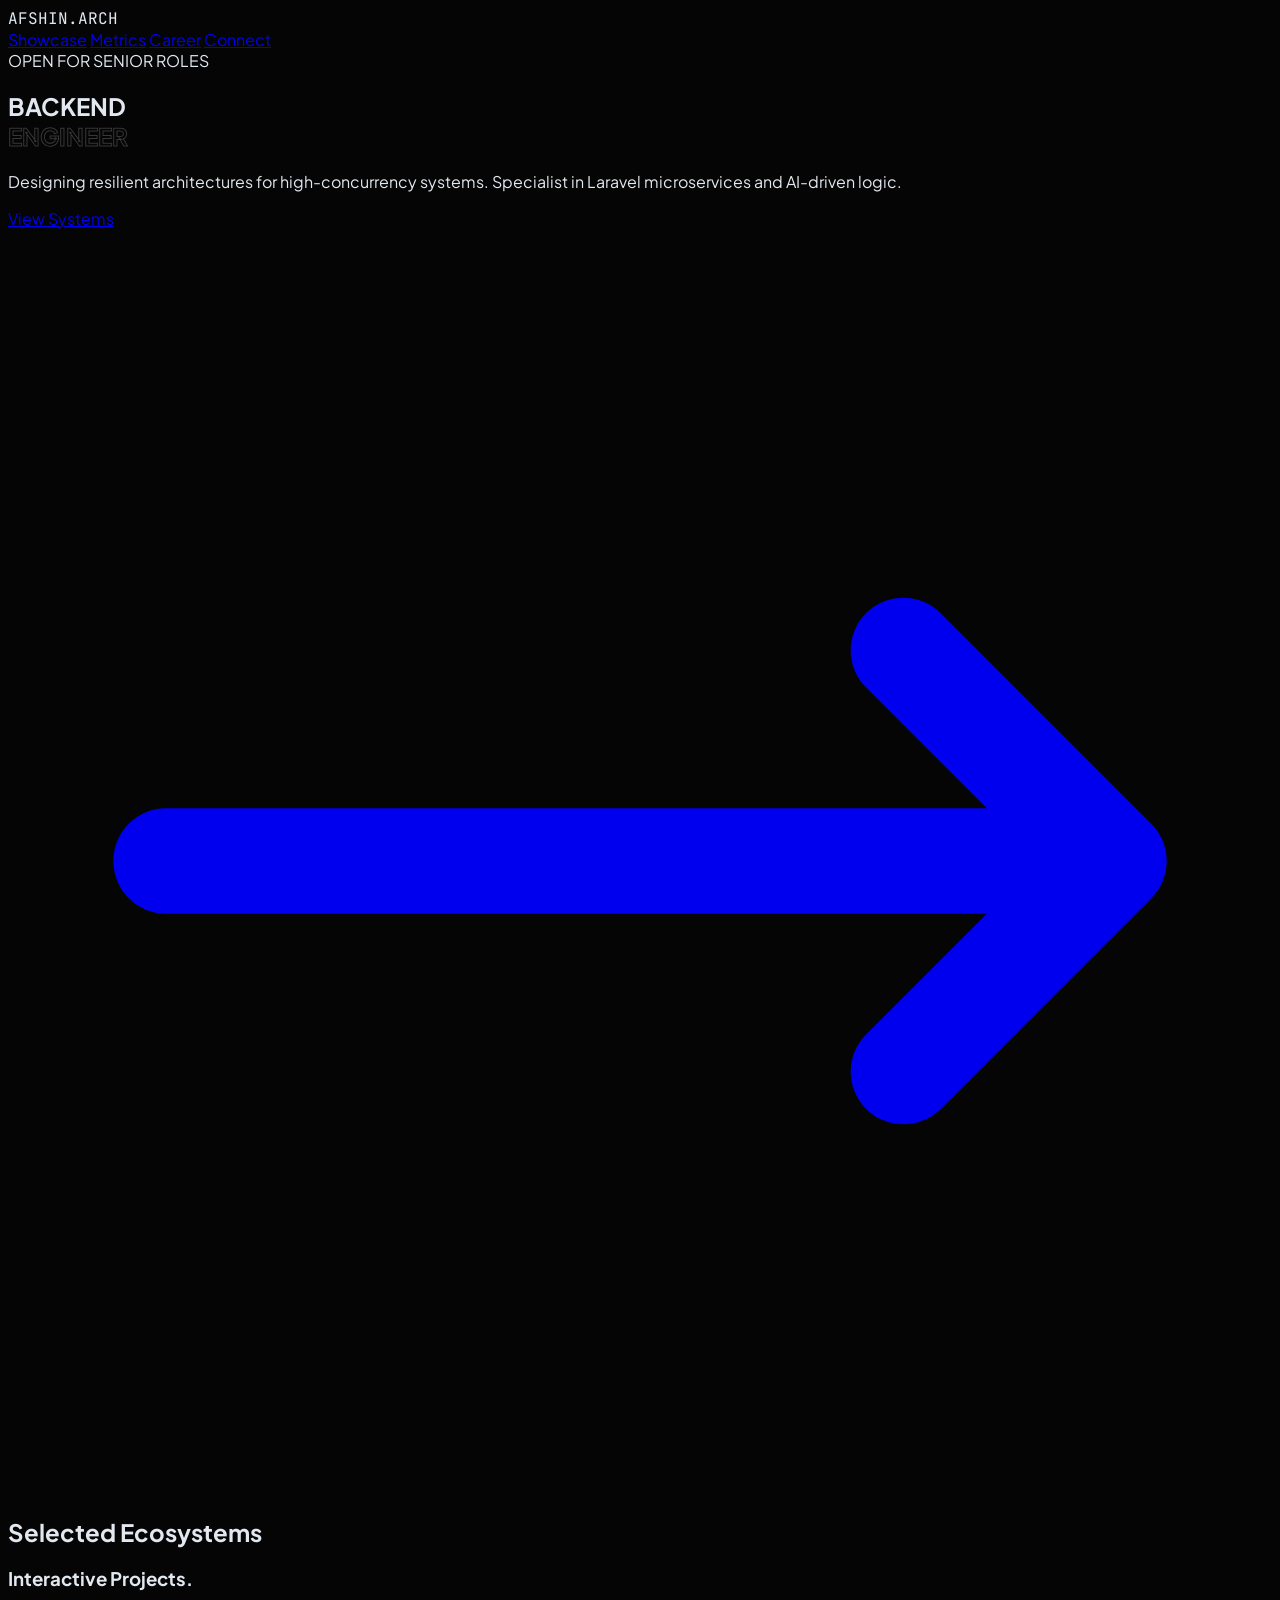
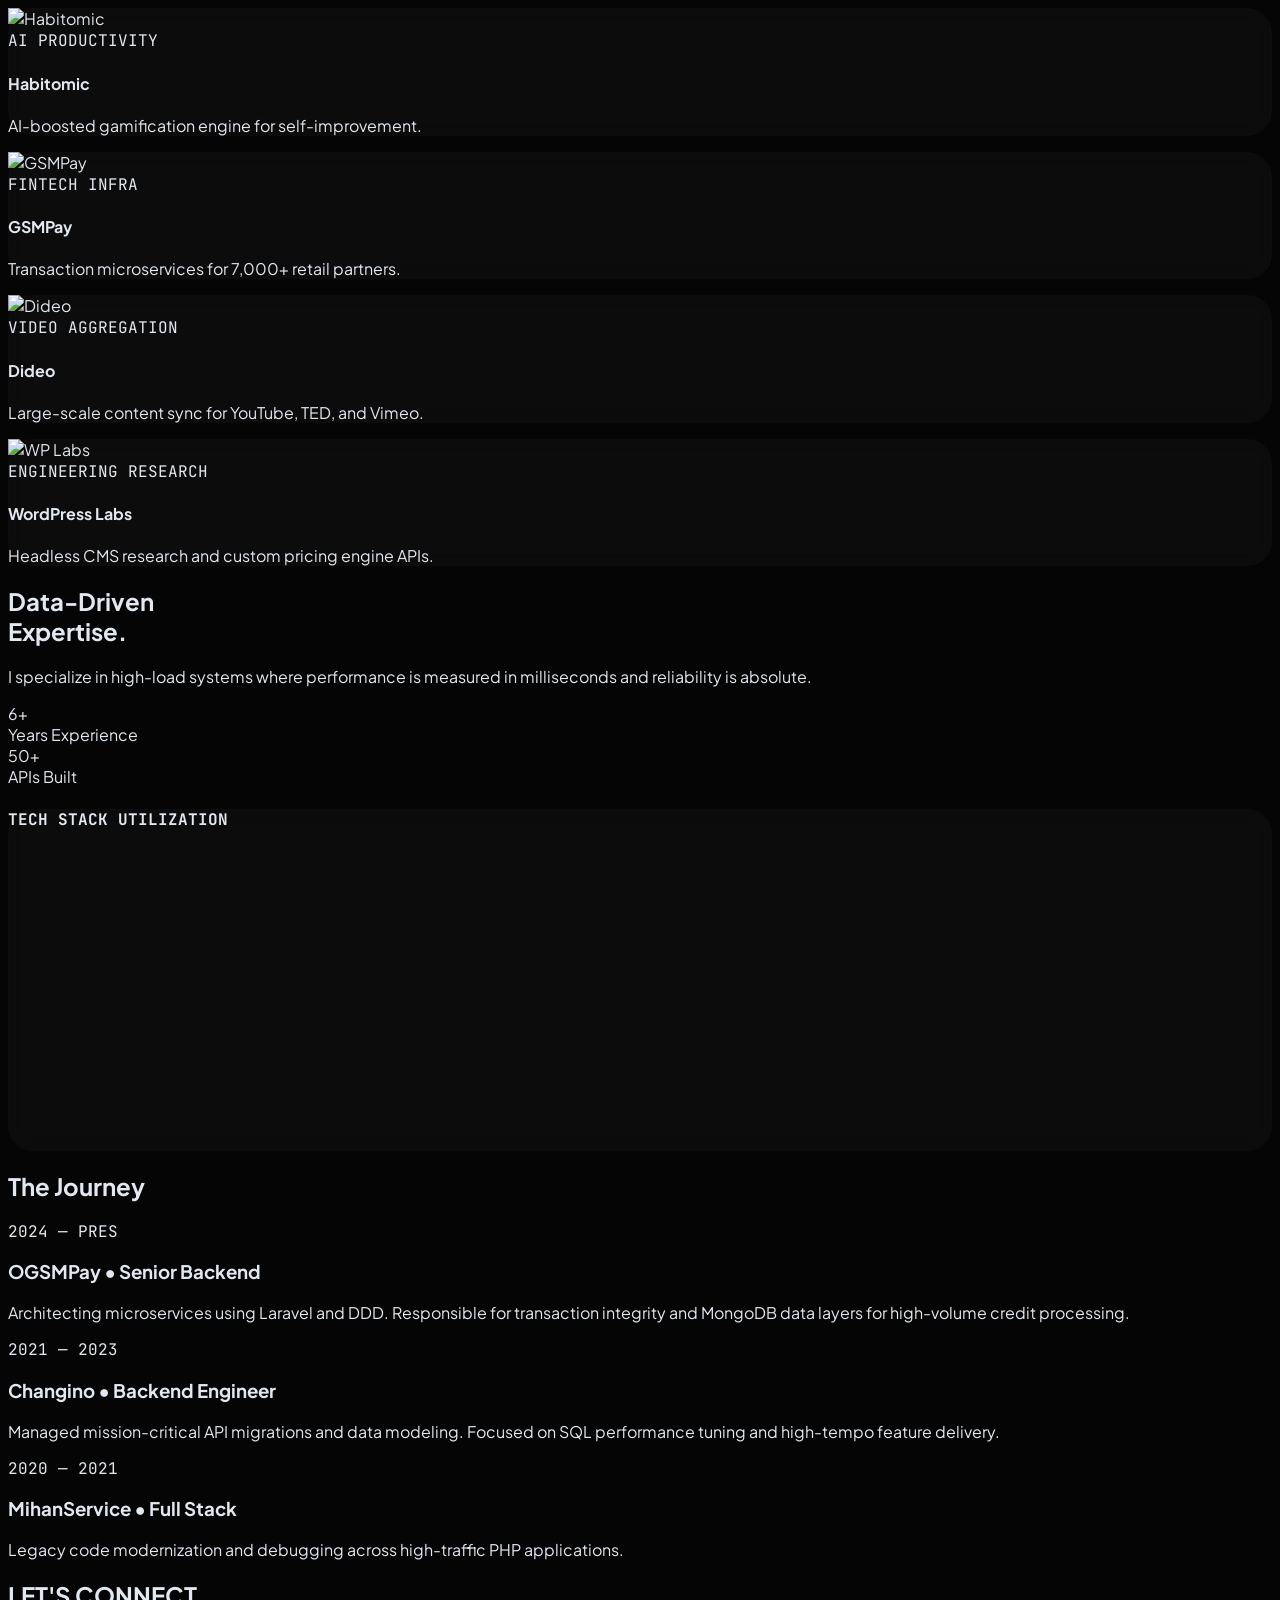
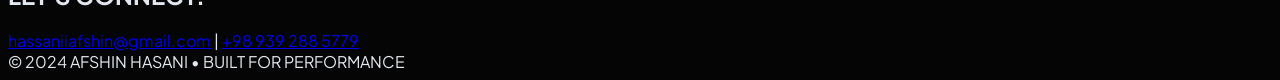
==== index.html @ 0e11fe15 "Portfolio Initial commit of the portfolio website including layout, styles, and scripts." ====
<!DOCTYPE html>
<html lang="en">
<head>
    <meta charset="UTF-8">
    <meta name="viewport" content="width=device-width, initial-scale=1.0">
    <title>Afshin Hasani | Backend Architect Portfolio</title>
    <script src="https://cdn.tailwindcss.com"></script>
    <script src="https://cdn.jsdelivr.net/npm/chart.js"></script>
    <style>
        @import url('https://fonts.googleapis.com/css2?family=Plus+Jakarta+Sans:wght@300;400;600;800&family=JetBrains+Mono:wght@400;700&display=swap');

        :root {
            --bg-primary: #050505;
            --accent-teal: #2dd4bf;
        }

        body {
            font-family: 'Plus Jakarta Sans', sans-serif;
            background-color: var(--bg-primary);
            color: #e2e8f0;
            scroll-behavior: smooth;
        }

        .mono { font-family: 'JetBrains Mono', monospace; }

        .chart-container {
            position: relative;
            width: 100%;
            max-width: 100%;
            height: 300px;
            margin: auto;
        }

        .glass-card {
            background: rgba(255, 255, 255, 0.03);
            border: 1px border rgba(255, 255, 255, 0.1);
            backdrop-filter: blur(10px);
            border-radius: 24px;
            transition: all 0.4s cubic-bezier(0.4, 0, 0.2, 1);
        }

        .glass-card:hover {
            background: rgba(255, 255, 255, 0.06);
            border-color: var(--accent-teal);
            transform: translateY(-5px);
        }

        .stroke-text {
            color: transparent;
            -webkit-text-stroke: 1px rgba(255, 255, 255, 0.2);
        }

        .gradient-border {
            position: relative;
            border-radius: 24px;
            background: linear-gradient(to right, #2dd4bf, #3b82f6);
            padding: 1px;
        }

        .inner-content {
            background: var(--bg-primary);
            border-radius: 23px;
            height: 100%;
        }

        /* Custom Scrollbar */
        ::-webkit-scrollbar { width: 8px; }
        ::-webkit-scrollbar-track { background: #0a0a0a; }
        ::-webkit-scrollbar-thumb { background: #262626; border-radius: 10px; }
        ::-webkit-scrollbar-thumb:hover { background: #404040; }
    </style>
</head>
<body class="antialiased">

    <!-- Navigation -->
    <nav class="fixed w-full z-50 px-6 py-8 flex justify-between items-center bg-black/50 backdrop-blur-lg">
        <div class="text-xl font-extrabold tracking-tighter text-white mono">
            AFSHIN<span class="text-teal-400">.ARCH</span>
        </div>
        <div class="hidden md:flex gap-10 text-[10px] uppercase tracking-[0.3em] font-bold text-slate-500">
            <a href="#projects" class="hover:text-teal-400 transition-colors">Showcase</a>
            <a href="#stats" class="hover:text-teal-400 transition-colors">Metrics</a>
            <a href="#experience" class="hover:text-teal-400 transition-colors">Career</a>
            <a href="mailto:hassaniiafshin@gmail.com" class="text-teal-400">Connect</a>
        </div>
    </nav>

    <!-- Hero Section -->
    <section class="relative min-h-screen flex flex-col justify-center px-6 lg:px-24 overflow-hidden">
        <div class="absolute top-1/4 -right-20 w-[600px] h-[600px] bg-teal-500/10 blur-[150px] rounded-full"></div>
        
        <div class="relative z-10 max-w-5xl">
            <div class="inline-flex items-center gap-2 px-3 py-1 rounded-full bg-teal-500/10 border border-teal-500/20 text-teal-400 text-xs font-bold mb-8">
                <span class="relative flex h-2 w-2">
                    <span class="animate-ping absolute inline-flex h-full w-full rounded-full bg-teal-400 opacity-75"></span>
                    <span class="relative inline-flex rounded-full h-2 w-2 bg-teal-500"></span>
                </span>
                OPEN FOR SENIOR ROLES
            </div>
            
            <h1 class="text-7xl md:text-[120px] font-black text-white leading-none tracking-tighter mb-8">
                BACKEND <br/> <span class="stroke-text">ENGINEER</span>
            </h1>
            
            <p class="text-xl md:text-3xl text-slate-400 max-w-2xl leading-relaxed mb-12">
                Designing <span class="text-white">resilient architectures</span> for high-concurrency systems. Specialist in Laravel microservices and AI-driven logic.
            </p>

            <div class="flex flex-wrap gap-6">
                <a href="#projects" class="px-10 py-5 bg-white text-black rounded-full font-bold text-lg hover:bg-teal-400 transition-all flex items-center gap-3">
                    View Systems
                    <svg class="w-5 h-5" fill="none" stroke="currentColor" viewBox="0 0 24 24"><path stroke-linecap="round" stroke-linejoin="round" stroke-width="2" d="M17 8l4 4m0 0l-4 4m4-4H3"/></svg>
                </a>
            </div>
        </div>
    </section>

    <!-- Project Showcase -->
    <section id="projects" class="py-32 px-6 lg:px-24">
        <div class="mb-24">
            <h2 class="text-xs uppercase tracking-[0.5em] text-teal-500 font-bold mb-4">Selected Ecosystems</h2>
            <h3 class="text-5xl font-black text-white italic">Interactive Projects.</h3>
        </div>

        <div class="grid grid-cols-1 md:grid-cols-2 gap-12" id="project-grid">
            <!-- Project 1: Habitomic -->
            <div class="glass-card group p-2 overflow-hidden">
                <div class="relative rounded-[20px] overflow-hidden aspect-video bg-slate-900">
                    <img src="https://images.unsplash.com/photo-1484417894907-623942c8ee29?q=80&w=800&auto=format&fit=crop" class="w-full h-full object-cover opacity-40 group-hover:scale-110 transition-transform duration-700" alt="Habitomic">
                    <div class="absolute inset-0 bg-gradient-to-t from-black p-8 flex flex-col justify-end">
                        <span class="text-teal-400 text-xs font-bold mono tracking-widest mb-2">AI PRODUCTIVITY</span>
                        <h4 class="text-3xl font-bold text-white mb-2">Habitomic</h4>
                        <p class="text-slate-400 text-sm">AI-boosted gamification engine for self-improvement.</p>
                    </div>
                </div>
            </div>

            <!-- Project 2: GSMPay -->
            <div class="glass-card group p-2 overflow-hidden">
                <div class="relative rounded-[20px] overflow-hidden aspect-video bg-slate-900">
                    <img src="https://images.unsplash.com/photo-1563013544-824ae1b704d3?q=80&w=800&auto=format&fit=crop" class="w-full h-full object-cover opacity-40 group-hover:scale-110 transition-transform duration-700" alt="GSMPay">
                    <div class="absolute inset-0 bg-gradient-to-t from-black p-8 flex flex-col justify-end">
                        <span class="text-teal-400 text-xs font-bold mono tracking-widest mb-2">FINTECH INFRA</span>
                        <h4 class="text-3xl font-bold text-white mb-2">GSMPay</h4>
                        <p class="text-slate-400 text-sm">Transaction microservices for 7,000+ retail partners.</p>
                    </div>
                </div>
            </div>

            <!-- Project 3: Dideo -->
            <div class="glass-card group p-2 overflow-hidden">
                <div class="relative rounded-[20px] overflow-hidden aspect-video bg-slate-900">
                    <img src="https://images.unsplash.com/photo-1611162617474-5b21e879e113?q=80&w=800&auto=format&fit=crop" class="w-full h-full object-cover opacity-40 group-hover:scale-110 transition-transform duration-700" alt="Dideo">
                    <div class="absolute inset-0 bg-gradient-to-t from-black p-8 flex flex-col justify-end">
                        <span class="text-teal-400 text-xs font-bold mono tracking-widest mb-2">VIDEO AGGREGATION</span>
                        <h4 class="text-3xl font-bold text-white mb-2">Dideo</h4>
                        <p class="text-slate-400 text-sm">Large-scale content sync for YouTube, TED, and Vimeo.</p>
                    </div>
                </div>
            </div>

            <!-- Project 4: Labs -->
            <div class="glass-card group p-2 overflow-hidden">
                <div class="relative rounded-[20px] overflow-hidden aspect-video bg-slate-900">
                    <img src="https://images.unsplash.com/photo-1614332284683-515b1c7bbd18?q=80&w=800&auto=format&fit=crop" class="w-full h-full object-cover opacity-40 group-hover:scale-110 transition-transform duration-700" alt="WP Labs">
                    <div class="absolute inset-0 bg-gradient-to-t from-black p-8 flex flex-col justify-end">
                        <span class="text-teal-400 text-xs font-bold mono tracking-widest mb-2">ENGINEERING RESEARCH</span>
                        <h4 class="text-3xl font-bold text-white mb-2">WordPress Labs</h4>
                        <p class="text-slate-400 text-sm">Headless CMS research and custom pricing engine APIs.</p>
                    </div>
                </div>
            </div>
        </div>
    </section>

    <!-- Stats Section -->
    <section id="stats" class="py-32 bg-[#0a0a0a]">
        <div class="max-w-7xl mx-auto px-6 lg:px-24">
            <div class="grid grid-cols-1 lg:grid-cols-2 gap-24 items-center">
                <div>
                    <h2 class="text-4xl md:text-6xl font-black text-white mb-8">Data-Driven <br/><span class="text-teal-400">Expertise.</span></h2>
                    <p class="text-slate-400 text-xl mb-12">I specialize in high-load systems where performance is measured in milliseconds and reliability is absolute.</p>
                    
                    <div class="grid grid-cols-2 gap-8">
                        <div>
                            <div class="text-5xl font-black text-white mb-2">6+</div>
                            <div class="text-xs uppercase tracking-widest text-slate-500 font-bold">Years Experience</div>
                        </div>
                        <div>
                            <div class="text-5xl font-black text-white mb-2">50+</div>
                            <div class="text-xs uppercase tracking-widest text-slate-500 font-bold">APIs Built</div>
                        </div>
                    </div>
                </div>
                
                <div class="glass-card p-10">
                    <h4 class="text-sm font-bold mono text-teal-400 mb-6">TECH STACK UTILIZATION</h4>
                    <div class="chart-container">
                        <canvas id="techChart"></canvas>
                    </div>
                </div>
            </div>
        </div>
    </section>

    <!-- Experience Timeline -->
    <section id="experience" class="py-32 px-6 lg:px-24">
        <h2 class="text-xs uppercase tracking-[0.5em] text-teal-500 font-bold mb-12">The Journey</h2>
        
        <div class="space-y-12">
            <!-- Job 1 -->
            <div class="flex flex-col md:flex-row gap-6 md:gap-24 items-start group">
                <div class="text-slate-500 font-bold mono text-sm pt-1">2024 — PRES</div>
                <div class="flex-1">
                    <h3 class="text-2xl font-bold text-white group-hover:text-teal-400 transition-colors">OGSMPay • Senior Backend</h3>
                    <p class="text-slate-400 mt-4 leading-relaxed max-w-2xl">
                        Architecting microservices using Laravel and DDD. Responsible for transaction integrity and MongoDB data layers for high-volume credit processing.
                    </p>
                </div>
            </div>

            <!-- Job 2 -->
            <div class="flex flex-col md:flex-row gap-6 md:gap-24 items-start group">
                <div class="text-slate-500 font-bold mono text-sm pt-1">2021 — 2023</div>
                <div class="flex-1">
                    <h3 class="text-2xl font-bold text-white group-hover:text-teal-400 transition-colors">Changino • Backend Engineer</h3>
                    <p class="text-slate-400 mt-4 leading-relaxed max-w-2xl">
                        Managed mission-critical API migrations and data modeling. Focused on SQL performance tuning and high-tempo feature delivery.
                    </p>
                </div>
            </div>

            <!-- Job 3 -->
            <div class="flex flex-col md:flex-row gap-6 md:gap-24 items-start group">
                <div class="text-slate-500 font-bold mono text-sm pt-1">2020 — 2021</div>
                <div class="flex-1">
                    <h3 class="text-2xl font-bold text-white group-hover:text-teal-400 transition-colors">MihanService • Full Stack</h3>
                    <p class="text-slate-400 mt-4 leading-relaxed max-w-2xl">
                        Legacy code modernization and debugging across high-traffic PHP applications.
                    </p>
                </div>
            </div>
        </div>
    </section>

    <!-- Contact -->
    <footer class="py-32 text-center border-t border-white/5">
        <h2 class="text-6xl md:text-8xl font-black text-white mb-12 italic tracking-tighter">LET'S CONNECT.</h2>
        <div class="flex flex-wrap justify-center gap-8 px-6">
            <a href="mailto:hassaniiafshin@gmail.com" class="text-2xl font-bold hover:text-teal-400 transition-colors">hassaniiafshin@gmail.com</a>
            <span class="hidden md:inline text-slate-800">|</span>
            <a href="tel:+989392885779" class="text-2xl font-bold hover:text-teal-400 transition-colors">+98 939 288 5779</a>
        </div>
        <div class="mt-32 text-[10px] text-slate-700 uppercase tracking-widest font-bold">
            © 2024 AFSHIN HASANI • BUILT FOR PERFORMANCE
        </div>
    </footer>

    <script>
        // Tech Stack Chart
        const ctx = document.getElementById('techChart').getContext('2d');
        new Chart(ctx, {
            type: 'bar',
            data: {
                labels: ['Laravel', 'Python', 'MySQL', 'MongoDB', 'Docker', 'Redis'],
                datasets: [{
                    label: 'Efficiency %',
                    data: [95, 88, 92, 85, 80, 75],
                    backgroundColor: '#2dd4bf',
                    borderRadius: 10,
                    barThickness: 12
                }]
            },
            options: {
                indexAxis: 'y',
                responsive: true,
                maintainAspectRatio: false,
                plugins: {
                    legend: { display: false }
                },
                scales: {
                    x: {
                        grid: { display: false },
                        ticks: { color: '#4b5563', font: { family: 'JetBrains Mono' } }
                    },
                    y: {
                        grid: { color: 'rgba(255,255,255,0.05)' },
                        ticks: { color: '#9ca3af', font: { family: 'JetBrains Mono' } }
                    }
                }
            }
        });

        // Simple Fade In Observer
        const observer = new IntersectionObserver((entries) => {
            entries.forEach(entry => {
                if (entry.isIntersecting) {
                    entry.target.classList.add('opacity-100');
                    entry.target.classList.remove('opacity-0');
                    entry.target.style.transform = 'translateY(0)';
                }
            });
        }, { threshold: 0.1 });

        document.querySelectorAll('.glass-card, .group').forEach(el => {
            el.classList.add('opacity-0', 'transition-all', 'duration-1000');
            el.style.transform = 'translateY(30px)';
            observer.observe(el);
        });
    </script>
</body>
</html>
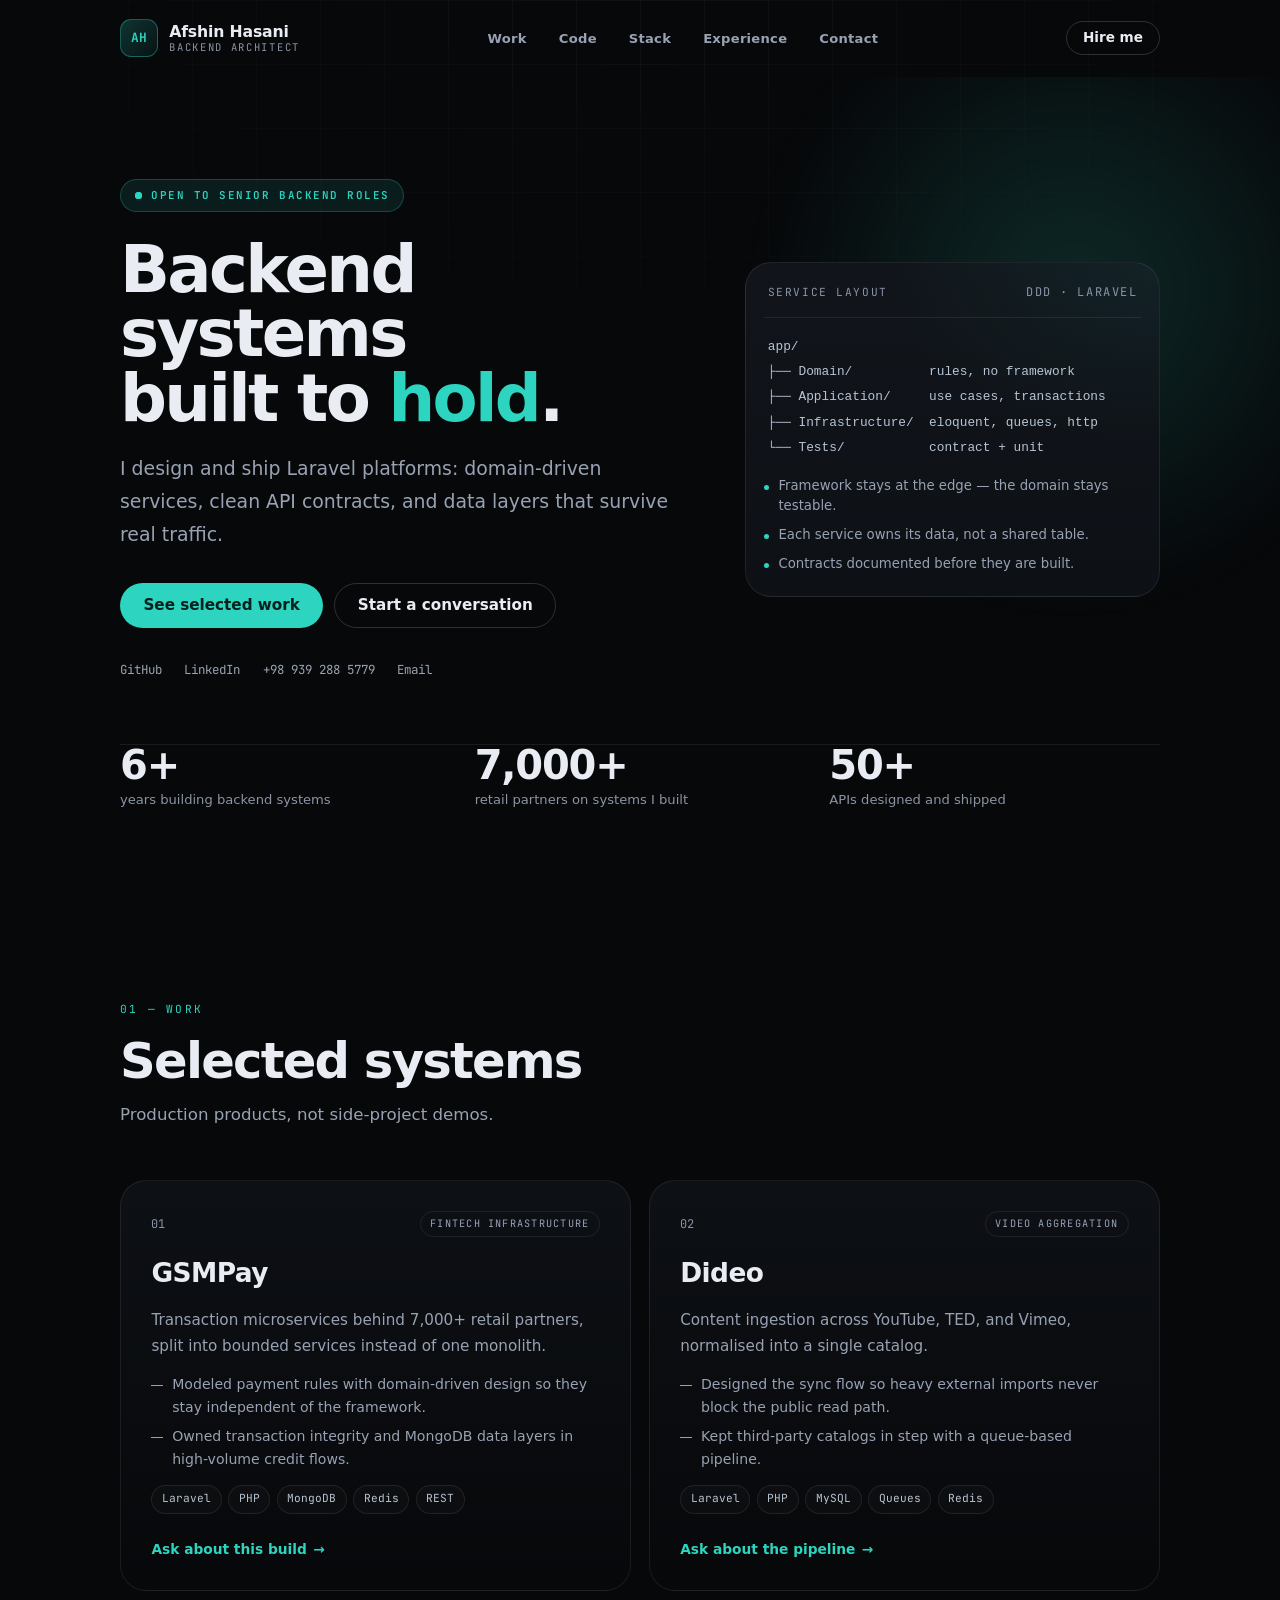
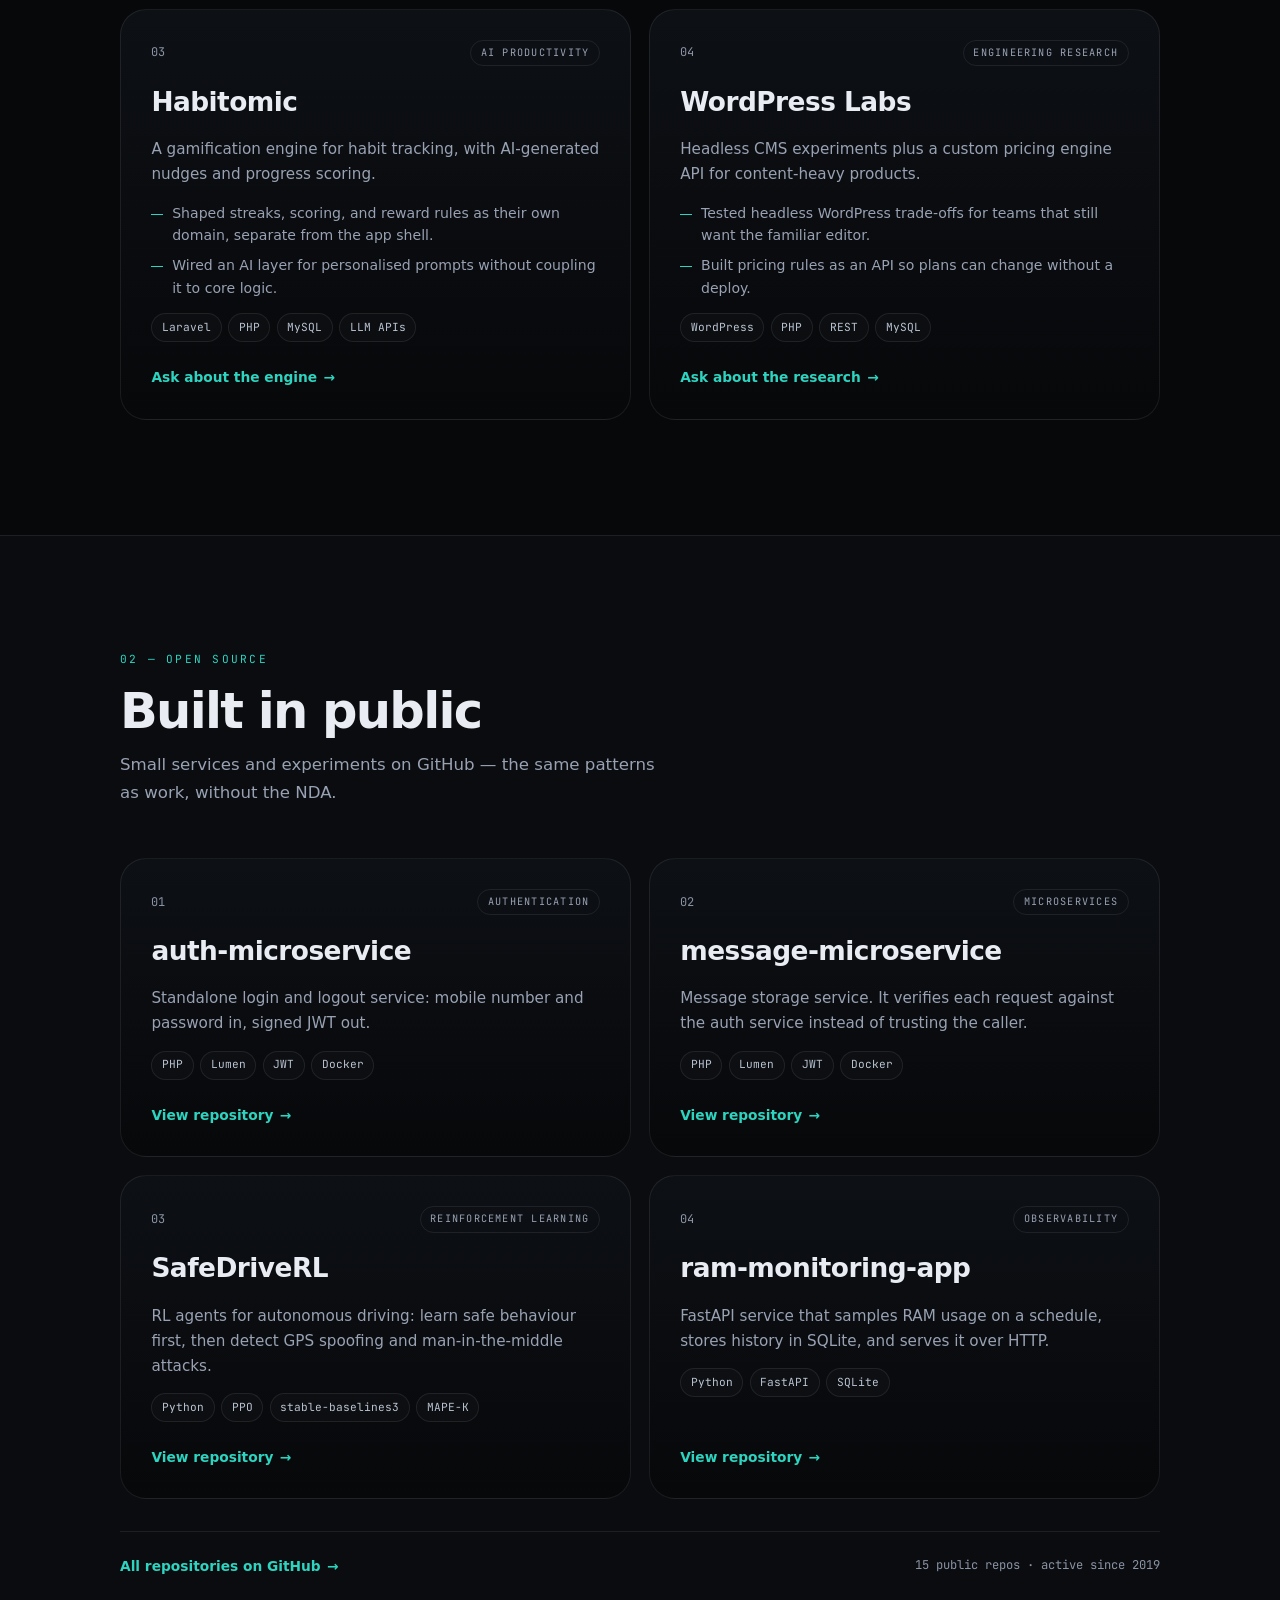
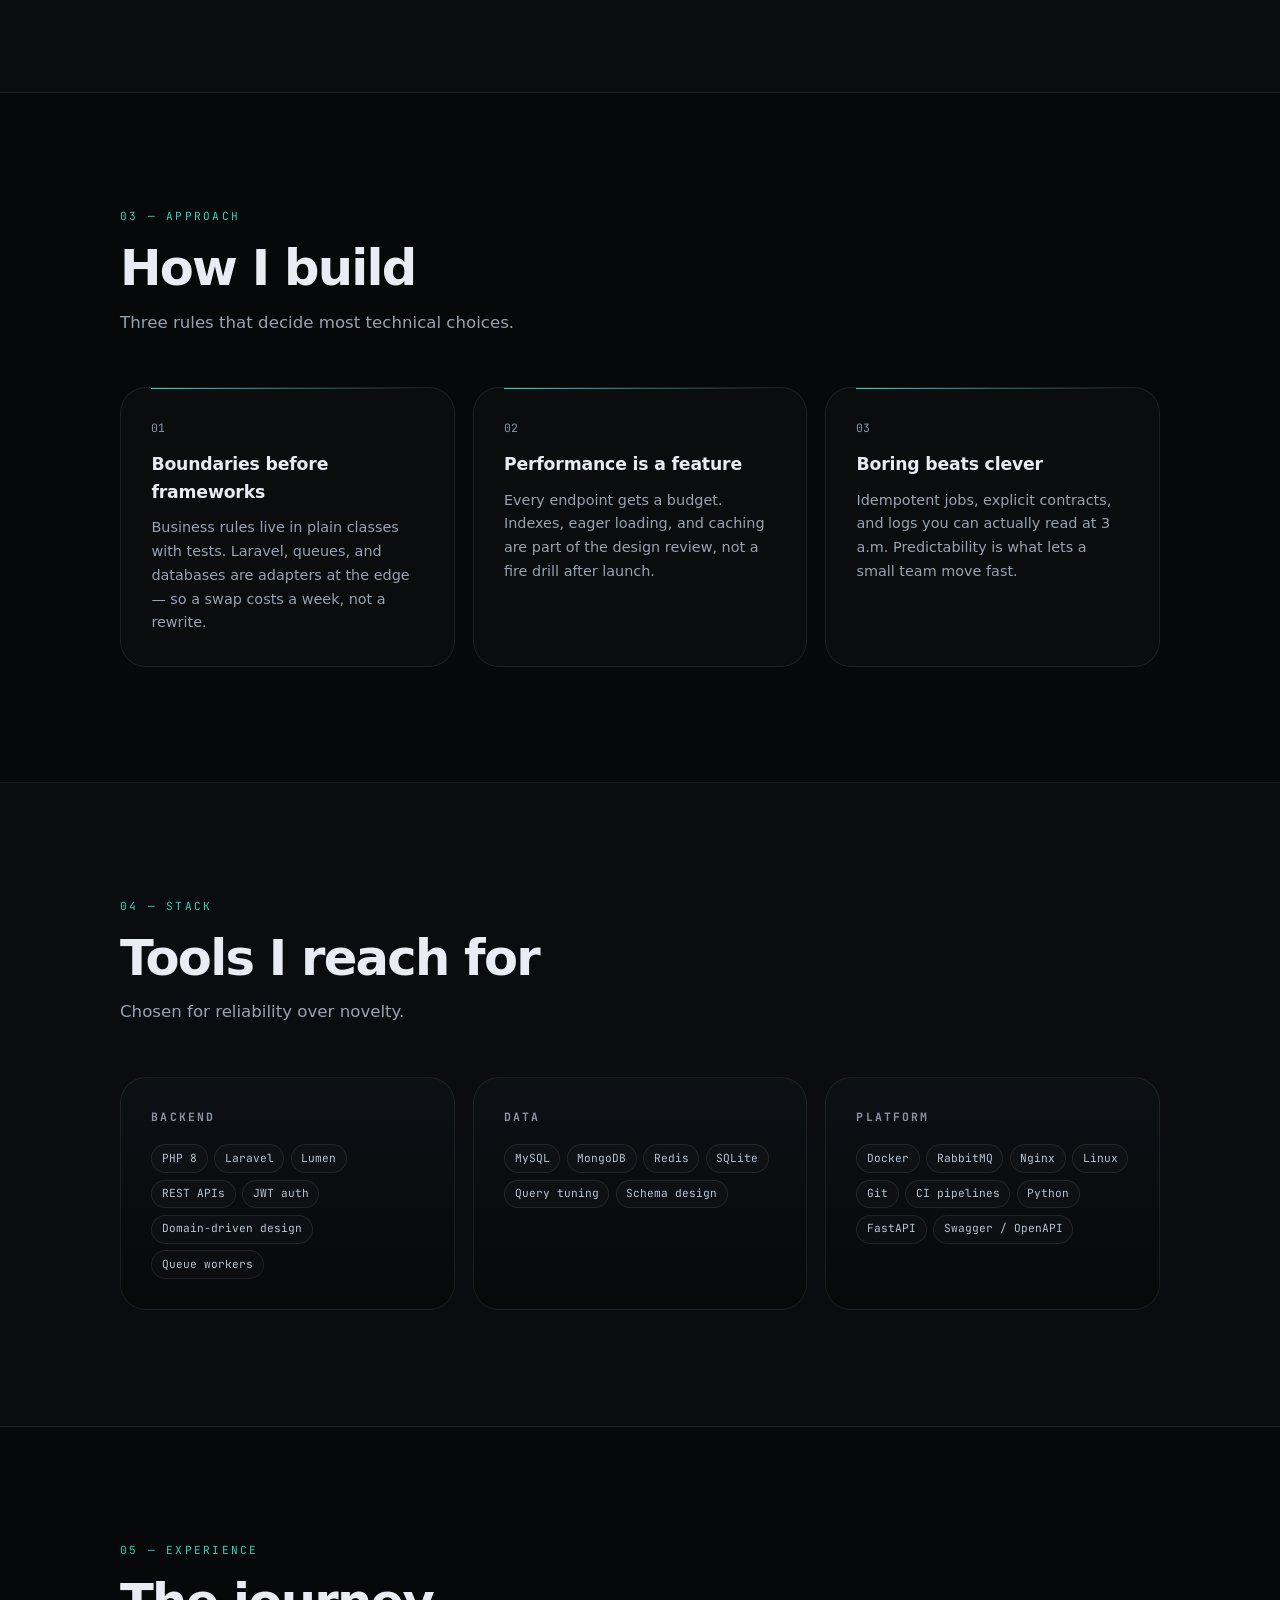
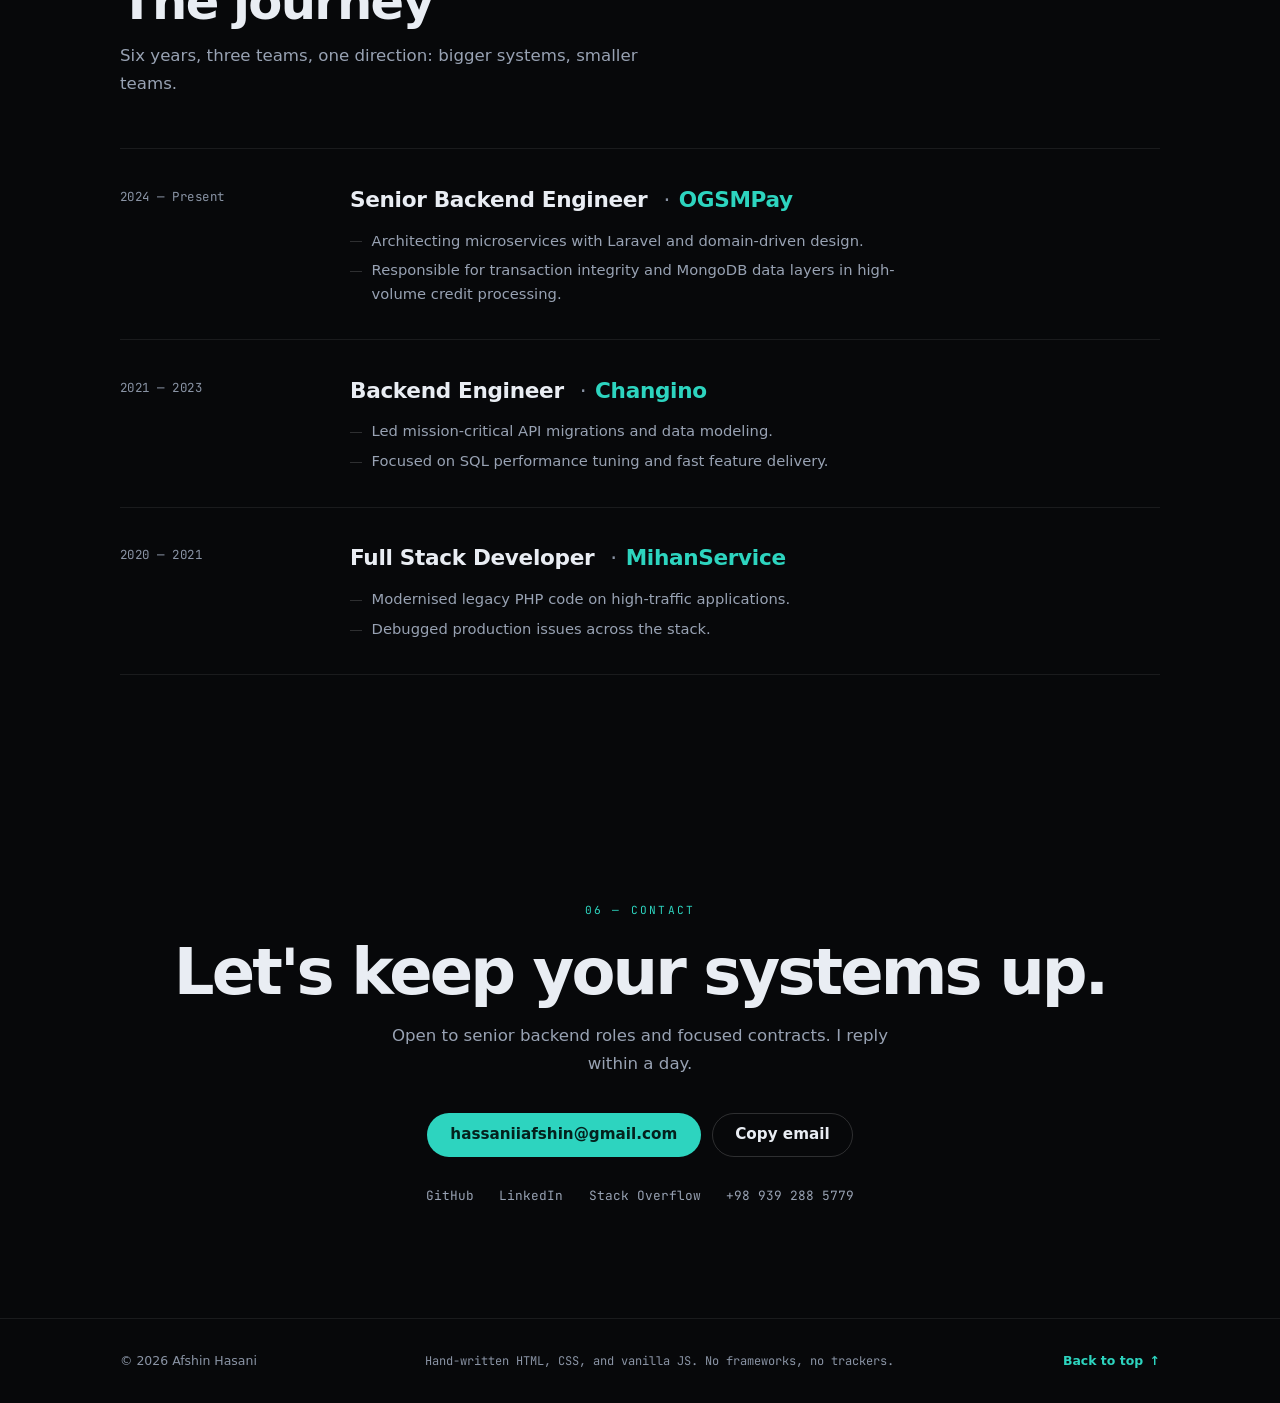
==== commit c51e7461: "Rebuild portfolio: performance, SEO, accessibility, real content - drop Tailwind CDN and Chart.js, h" ====
--- a/index.html
+++ b/index.html
@@ -1,312 +1,428 @@
 <!DOCTYPE html>
 <html lang="en">
 <head>
-    <meta charset="UTF-8">
-    <meta name="viewport" content="width=device-width, initial-scale=1.0">
-    <title>Afshin Hasani | Backend Architect Portfolio</title>
-    <script src="https://cdn.tailwindcss.com"></script>
-    <script src="https://cdn.jsdelivr.net/npm/chart.js"></script>
-    <style>
-        @import url('https://fonts.googleapis.com/css2?family=Plus+Jakarta+Sans:wght@300;400;600;800&family=JetBrains+Mono:wght@400;700&display=swap');
-
-        :root {
-            --bg-primary: #050505;
-            --accent-teal: #2dd4bf;
-        }
-
-        body {
-            font-family: 'Plus Jakarta Sans', sans-serif;
-            background-color: var(--bg-primary);
-            color: #e2e8f0;
-            scroll-behavior: smooth;
-        }
-
-        .mono { font-family: 'JetBrains Mono', monospace; }
-
-        .chart-container {
-            position: relative;
-            width: 100%;
-            max-width: 100%;
-            height: 300px;
-            margin: auto;
-        }
-
-        .glass-card {
-            background: rgba(255, 255, 255, 0.03);
-            border: 1px border rgba(255, 255, 255, 0.1);
-            backdrop-filter: blur(10px);
-            border-radius: 24px;
-            transition: all 0.4s cubic-bezier(0.4, 0, 0.2, 1);
-        }
-
-        .glass-card:hover {
-            background: rgba(255, 255, 255, 0.06);
-            border-color: var(--accent-teal);
-            transform: translateY(-5px);
-        }
-
-        .stroke-text {
-            color: transparent;
-            -webkit-text-stroke: 1px rgba(255, 255, 255, 0.2);
-        }
-
-        .gradient-border {
-            position: relative;
-            border-radius: 24px;
-            background: linear-gradient(to right, #2dd4bf, #3b82f6);
-            padding: 1px;
-        }
-
-        .inner-content {
-            background: var(--bg-primary);
-            border-radius: 23px;
-            height: 100%;
-        }
-
-        /* Custom Scrollbar */
-        ::-webkit-scrollbar { width: 8px; }
-        ::-webkit-scrollbar-track { background: #0a0a0a; }
-        ::-webkit-scrollbar-thumb { background: #262626; border-radius: 10px; }
-        ::-webkit-scrollbar-thumb:hover { background: #404040; }
-    </style>
+<meta charset="utf-8">
+<meta name="viewport" content="width=device-width, initial-scale=1">
+<title>Afshin Hasani — Senior Backend Engineer (Laravel &amp; Microservices)</title>
+<meta name="description" content="Afshin Hasani is a senior backend engineer building Laravel microservices with domain-driven design — transaction systems, data layers, and APIs that hold under load.">
+<meta name="author" content="Afshin Hasani">
+<meta name="theme-color" content="#07080a">
+<meta name="robots" content="index, follow, max-image-preview:large">
+<link rel="canonical" href="https://iamafshiin.github.io/">
+
+<meta property="og:type" content="profile">
+<meta property="og:site_name" content="Afshin Hasani">
+<meta property="og:title" content="Afshin Hasani — Senior Backend Engineer">
+<meta property="og:description" content="Laravel microservices, domain-driven design, and data layers that hold under load. Six years across fintech, video, and content platforms.">
+<meta property="og:url" content="https://iamafshiin.github.io/">
+<meta property="og:image" content="https://iamafshiin.github.io/assets/og-image.png">
+<meta property="og:image:width" content="1200">
+<meta property="og:image:height" content="630">
+<meta property="og:image:alt" content="Afshin Hasani — Senior Backend Engineer">
+<meta property="og:locale" content="en_US">
+<meta name="twitter:card" content="summary_large_image">
+<meta name="twitter:title" content="Afshin Hasani — Senior Backend Engineer">
+<meta name="twitter:description" content="Laravel microservices, domain-driven design, and data layers that hold under load.">
+<meta name="twitter:image" content="https://iamafshiin.github.io/assets/og-image.png">
+
+<link rel="icon" href="favicon.svg" type="image/svg+xml">
+<link rel="apple-touch-icon" href="assets/apple-touch-icon.png">
+
+<link rel="preload" href="assets/fonts/plus-jakarta-sans-var-latin.woff2" as="font" type="font/woff2" crossorigin>
+<link rel="preload" href="assets/fonts/jetbrains-mono-var-latin.woff2" as="font" type="font/woff2" crossorigin>
+<link rel="stylesheet" href="assets/css/style.css">
+<script>document.documentElement.classList.add('js');</script>
+
+<script type="application/ld+json">
+{
+  "@context": "https://schema.org",
+  "@type": "Person",
+  "name": "Afshin Hasani",
+  "jobTitle": "Senior Backend Engineer",
+  "url": "https://iamafshiin.github.io/",
+  "email": "mailto:hassaniiafshin@gmail.com",
+  "sameAs": ["https://github.com/Iamafshiin", "https://www.linkedin.com/in/afshin-hasani/", "https://stackoverflow.com/users/18920626"],
+  "knowsAbout": ["Laravel", "Lumen", "PHP", "Microservices", "Domain-driven design", "JWT", "MySQL", "MongoDB", "Redis", "RabbitMQ", "Docker", "Nginx", "Python", "FastAPI", "Reinforcement learning"]
+}
+</script>
 </head>
-<body class="antialiased">
-
-    <!-- Navigation -->
-    <nav class="fixed w-full z-50 px-6 py-8 flex justify-between items-center bg-black/50 backdrop-blur-lg">
-        <div class="text-xl font-extrabold tracking-tighter text-white mono">
-            AFSHIN<span class="text-teal-400">.ARCH</span>
+<body>
+<a class="skip-link" href="#main">Skip to content</a>
+
+<header class="site-head" id="site-head">
+  <div class="wrap head-inner">
+    <a class="brand" href="#top">
+      <span class="brand-mark" aria-hidden="true">AH</span>
+      <span class="brand-text">
+        <strong>Afshin Hasani</strong>
+        <span>Backend architect</span>
+      </span>
+    </a>
+
+    <nav class="nav" id="nav" aria-label="Primary">
+      <ul>
+        <li><a href="#work">Work</a></li>
+        <li><a href="#code">Code</a></li>
+        <li><a href="#stack">Stack</a></li>
+        <li><a href="#experience">Experience</a></li>
+        <li><a href="#contact">Contact</a></li>
+      </ul>
+    </nav>
+
+    <div class="head-actions">
+      <a class="btn btn-ghost btn-sm head-cta" href="mailto:hassaniiafshin@gmail.com">Hire me</a>
+      <button class="nav-toggle" id="nav-toggle" type="button" aria-expanded="false" aria-controls="nav" aria-label="Open menu">
+        <span class="nav-toggle-bars" aria-hidden="true"><span></span><span></span></span>
+      </button>
+    </div>
+  </div>
+</header>
+
+<main id="main">
+
+  <section class="hero" id="top">
+    <span class="hero-glow" aria-hidden="true"></span>
+    <div class="wrap hero-grid">
+      <div class="hero-copy">
+        <p class="eyebrow"><span class="pulse" aria-hidden="true"></span> Open to senior backend roles</p>
+        <h1>Backend systems<br>built to <span class="accent">hold</span>.</h1>
+        <p class="lead">
+          I design and ship Laravel platforms: domain-driven services, clean API contracts,
+          and data layers that survive real traffic.
+        </p>
+        <div class="cta-row">
+          <a class="btn btn-primary" href="#work">See selected work</a>
+          <a class="btn btn-ghost" href="mailto:hassaniiafshin@gmail.com">Start a conversation</a>
         </div>
-        <div class="hidden md:flex gap-10 text-[10px] uppercase tracking-[0.3em] font-bold text-slate-500">
-            <a href="#projects" class="hover:text-teal-400 transition-colors">Showcase</a>
-            <a href="#stats" class="hover:text-teal-400 transition-colors">Metrics</a>
-            <a href="#experience" class="hover:text-teal-400 transition-colors">Career</a>
-            <a href="mailto:hassaniiafshin@gmail.com" class="text-teal-400">Connect</a>
+        <ul class="hero-links">
+          <li><a href="https://github.com/Iamafshiin" rel="me noopener">GitHub</a></li>
+          <li><a href="https://www.linkedin.com/in/afshin-hasani/" rel="me noopener">LinkedIn</a></li>
+          <li><a href="tel:+989392885779">+98 939 288 5779</a></li>
+          <li><a href="mailto:hassaniiafshin@gmail.com">Email</a></li>
+        </ul>
+      </div>
+
+      <aside class="blueprint" aria-label="Typical service layout">
+        <div class="blueprint-head">
+          <span>service layout</span>
+          <span class="mono small">ddd · laravel</span>
         </div>
-    </nav>
-
-    <!-- Hero Section -->
-    <section class="relative min-h-screen flex flex-col justify-center px-6 lg:px-24 overflow-hidden">
-        <div class="absolute top-1/4 -right-20 w-[600px] h-[600px] bg-teal-500/10 blur-[150px] rounded-full"></div>
-        
-        <div class="relative z-10 max-w-5xl">
-            <div class="inline-flex items-center gap-2 px-3 py-1 rounded-full bg-teal-500/10 border border-teal-500/20 text-teal-400 text-xs font-bold mb-8">
-                <span class="relative flex h-2 w-2">
-                    <span class="animate-ping absolute inline-flex h-full w-full rounded-full bg-teal-400 opacity-75"></span>
-                    <span class="relative inline-flex rounded-full h-2 w-2 bg-teal-500"></span>
-                </span>
-                OPEN FOR SENIOR ROLES
-            </div>
-            
-            <h1 class="text-7xl md:text-[120px] font-black text-white leading-none tracking-tighter mb-8">
-                BACKEND <br/> <span class="stroke-text">ENGINEER</span>
-            </h1>
-            
-            <p class="text-xl md:text-3xl text-slate-400 max-w-2xl leading-relaxed mb-12">
-                Designing <span class="text-white">resilient architectures</span> for high-concurrency systems. Specialist in Laravel microservices and AI-driven logic.
-            </p>
-
-            <div class="flex flex-wrap gap-6">
-                <a href="#projects" class="px-10 py-5 bg-white text-black rounded-full font-bold text-lg hover:bg-teal-400 transition-all flex items-center gap-3">
-                    View Systems
-                    <svg class="w-5 h-5" fill="none" stroke="currentColor" viewBox="0 0 24 24"><path stroke-linecap="round" stroke-linejoin="round" stroke-width="2" d="M17 8l4 4m0 0l-4 4m4-4H3"/></svg>
-                </a>
-            </div>
+        <pre class="blueprint-code"><code>app/
+├── Domain/          rules, no framework
+├── Application/     use cases, transactions
+├── Infrastructure/  eloquent, queues, http
+└── Tests/           contract + unit</code></pre>
+        <ul class="blueprint-notes">
+          <li>Framework stays at the edge — the domain stays testable.</li>
+          <li>Each service owns its data, not a shared table.</li>
+          <li>Contracts documented before they are built.</li>
+        </ul>
+      </aside>
+    </div>
+
+    <div class="wrap">
+      <ul class="stats" role="list">
+        <li class="reveal">
+          <span class="stat-num">6+</span>
+          <span class="stat-label">years building backend systems</span>
+        </li>
+        <li class="reveal">
+          <span class="stat-num">7,000+</span>
+          <span class="stat-label">retail partners on systems I built</span>
+        </li>
+        <li class="reveal">
+          <span class="stat-num">50+</span>
+          <span class="stat-label">APIs designed and shipped</span>
+        </li>
+      </ul>
+    </div>
+  </section>
+
+  <section class="section" id="work" aria-labelledby="work-title">
+    <div class="wrap">
+      <header class="section-head">
+        <span class="section-num mono">01 — Work</span>
+        <h2 id="work-title">Selected systems</h2>
+        <p class="section-sub">Production products, not side-project demos.</p>
+      </header>
+
+      <div class="work-grid">
+
+        <article class="work-card reveal">
+          <div class="work-top">
+            <span class="work-index mono">01</span>
+            <span class="tag">Fintech infrastructure</span>
+          </div>
+          <h3>GSMPay</h3>
+          <p class="work-desc">Transaction microservices behind 7,000+ retail partners, split into bounded services instead of one monolith.</p>
+          <ul class="work-points">
+            <li>Modeled payment rules with domain-driven design so they stay independent of the framework.</li>
+            <li>Owned transaction integrity and MongoDB data layers in high-volume credit flows.</li>
+          </ul>
+          <ul class="chips" role="list">
+            <li>Laravel</li><li>PHP</li><li>MongoDB</li><li>Redis</li><li>REST</li>
+          </ul>
+          <a class="quiet-link" href="mailto:hassaniiafshin@gmail.com?subject=Question%20about%20GSMPay">Ask about this build <span aria-hidden="true">→</span></a>
+        </article>
+
+        <article class="work-card reveal">
+          <div class="work-top">
+            <span class="work-index mono">02</span>
+            <span class="tag">Video aggregation</span>
+          </div>
+          <h3>Dideo</h3>
+          <p class="work-desc">Content ingestion across YouTube, TED, and Vimeo, normalised into a single catalog.</p>
+          <ul class="work-points">
+            <li>Designed the sync flow so heavy external imports never block the public read path.</li>
+            <li>Kept third-party catalogs in step with a queue-based pipeline.</li>
+          </ul>
+          <ul class="chips" role="list">
+            <li>Laravel</li><li>PHP</li><li>MySQL</li><li>Queues</li><li>Redis</li>
+          </ul>
+          <a class="quiet-link" href="mailto:hassaniiafshin@gmail.com?subject=Question%20about%20Dideo">Ask about the pipeline <span aria-hidden="true">→</span></a>
+        </article>
+
+        <article class="work-card reveal">
+          <div class="work-top">
+            <span class="work-index mono">03</span>
+            <span class="tag">AI productivity</span>
+          </div>
+          <h3>Habitomic</h3>
+          <p class="work-desc">A gamification engine for habit tracking, with AI-generated nudges and progress scoring.</p>
+          <ul class="work-points">
+            <li>Shaped streaks, scoring, and reward rules as their own domain, separate from the app shell.</li>
+            <li>Wired an AI layer for personalised prompts without coupling it to core logic.</li>
+          </ul>
+          <ul class="chips" role="list">
+            <li>Laravel</li><li>PHP</li><li>MySQL</li><li>LLM APIs</li>
+          </ul>
+          <a class="quiet-link" href="mailto:hassaniiafshin@gmail.com?subject=Question%20about%20Habitomic">Ask about the engine <span aria-hidden="true">→</span></a>
+        </article>
+
+        <article class="work-card reveal">
+          <div class="work-top">
+            <span class="work-index mono">04</span>
+            <span class="tag">Engineering research</span>
+          </div>
+          <h3>WordPress Labs</h3>
+          <p class="work-desc">Headless CMS experiments plus a custom pricing engine API for content-heavy products.</p>
+          <ul class="work-points">
+            <li>Tested headless WordPress trade-offs for teams that still want the familiar editor.</li>
+            <li>Built pricing rules as an API so plans can change without a deploy.</li>
+          </ul>
+          <ul class="chips" role="list">
+            <li>WordPress</li><li>PHP</li><li>REST</li><li>MySQL</li>
+          </ul>
+          <a class="quiet-link" href="mailto:hassaniiafshin@gmail.com?subject=Question%20about%20WordPress%20Labs">Ask about the research <span aria-hidden="true">→</span></a>
+        </article>
+
+      </div>
+    </div>
+  </section>
+
+  <section class="section section-alt" id="code" aria-labelledby="code-title">
+    <div class="wrap">
+      <header class="section-head">
+        <span class="section-num mono">02 — Open source</span>
+        <h2 id="code-title">Built in public</h2>
+        <p class="section-sub">Small services and experiments on GitHub — the same patterns as work, without the NDA.</p>
+      </header>
+
+      <div class="work-grid">
+        <article class="work-card reveal">
+          <div class="work-top">
+            <span class="work-index mono">01</span>
+            <span class="tag">Authentication</span>
+          </div>
+          <h3>auth-microservice</h3>
+          <p class="work-desc">Standalone login and logout service: mobile number and password in, signed JWT out.</p>
+          <ul class="chips" role="list">
+            <li>PHP</li><li>Lumen</li><li>JWT</li><li>Docker</li>
+          </ul>
+          <a class="quiet-link" href="https://github.com/Iamafshiin/auth-microservice" rel="noopener">View repository <span aria-hidden="true">→</span></a>
+        </article>
+
+        <article class="work-card reveal">
+          <div class="work-top">
+            <span class="work-index mono">02</span>
+            <span class="tag">Microservices</span>
+          </div>
+          <h3>message-microservice</h3>
+          <p class="work-desc">Message storage service. It verifies each request against the auth service instead of trusting the caller.</p>
+          <ul class="chips" role="list">
+            <li>PHP</li><li>Lumen</li><li>JWT</li><li>Docker</li>
+          </ul>
+          <a class="quiet-link" href="https://github.com/Iamafshiin/message-microservice" rel="noopener">View repository <span aria-hidden="true">→</span></a>
+        </article>
+
+        <article class="work-card reveal">
+          <div class="work-top">
+            <span class="work-index mono">03</span>
+            <span class="tag">Reinforcement learning</span>
+          </div>
+          <h3>SafeDriveRL</h3>
+          <p class="work-desc">RL agents for autonomous driving: learn safe behaviour first, then detect GPS spoofing and man-in-the-middle attacks.</p>
+          <ul class="chips" role="list">
+            <li>Python</li><li>PPO</li><li>stable-baselines3</li><li>MAPE-K</li>
+          </ul>
+          <a class="quiet-link" href="https://github.com/Iamafshiin/SafeDriveRL" rel="noopener">View repository <span aria-hidden="true">→</span></a>
+        </article>
+
+        <article class="work-card reveal">
+          <div class="work-top">
+            <span class="work-index mono">04</span>
+            <span class="tag">Observability</span>
+          </div>
+          <h3>ram-monitoring-app</h3>
+          <p class="work-desc">FastAPI service that samples RAM usage on a schedule, stores history in SQLite, and serves it over HTTP.</p>
+          <ul class="chips" role="list">
+            <li>Python</li><li>FastAPI</li><li>SQLite</li>
+          </ul>
+          <a class="quiet-link" href="https://github.com/Iamafshiin/ram-monitoring-app" rel="noopener">View repository <span aria-hidden="true">→</span></a>
+        </article>
+      </div>
+
+      <p class="code-more">
+        <a class="quiet-link" href="https://github.com/Iamafshiin?tab=repositories" rel="noopener">All repositories on GitHub <span aria-hidden="true">→</span></a>
+        <span class="mono">15 public repos · active since 2019</span>
+      </p>
+    </div>
+  </section>
+
+  <section class="section" id="approach" aria-labelledby="approach-title">
+    <div class="wrap">
+      <header class="section-head">
+        <span class="section-num mono">03 — Approach</span>
+        <h2 id="approach-title">How I build</h2>
+        <p class="section-sub">Three rules that decide most technical choices.</p>
+      </header>
+
+      <div class="principles">
+        <article class="principle reveal">
+          <span class="principle-num mono">01</span>
+          <h3>Boundaries before frameworks</h3>
+          <p>Business rules live in plain classes with tests. Laravel, queues, and databases are adapters at the edge — so a swap costs a week, not a rewrite.</p>
+        </article>
+        <article class="principle reveal">
+          <span class="principle-num mono">02</span>
+          <h3>Performance is a feature</h3>
+          <p>Every endpoint gets a budget. Indexes, eager loading, and caching are part of the design review, not a fire drill after launch.</p>
+        </article>
+        <article class="principle reveal">
+          <span class="principle-num mono">03</span>
+          <h3>Boring beats clever</h3>
+          <p>Idempotent jobs, explicit contracts, and logs you can actually read at 3 a.m. Predictability is what lets a small team move fast.</p>
+        </article>
+      </div>
+    </div>
+  </section>
+
+  <section class="section section-alt" id="stack" aria-labelledby="stack-title">
+    <div class="wrap">
+      <header class="section-head">
+        <span class="section-num mono">04 — Stack</span>
+        <h2 id="stack-title">Tools I reach for</h2>
+        <p class="section-sub">Chosen for reliability over novelty.</p>
+      </header>
+
+      <div class="stack-grid">
+        <div class="stack-card reveal">
+          <h3>Backend</h3>
+          <ul class="chips" role="list">
+            <li>PHP 8</li><li>Laravel</li><li>Lumen</li><li>REST APIs</li><li>JWT auth</li><li>Domain-driven design</li><li>Queue workers</li>
+          </ul>
         </div>
-    </section>
-
-    <!-- Project Showcase -->
-    <section id="projects" class="py-32 px-6 lg:px-24">
-        <div class="mb-24">
-            <h2 class="text-xs uppercase tracking-[0.5em] text-teal-500 font-bold mb-4">Selected Ecosystems</h2>
-            <h3 class="text-5xl font-black text-white italic">Interactive Projects.</h3>
+        <div class="stack-card reveal">
+          <h3>Data</h3>
+          <ul class="chips" role="list">
+            <li>MySQL</li><li>MongoDB</li><li>Redis</li><li>SQLite</li><li>Query tuning</li><li>Schema design</li>
+          </ul>
         </div>
-
-        <div class="grid grid-cols-1 md:grid-cols-2 gap-12" id="project-grid">
-            <!-- Project 1: Habitomic -->
-            <div class="glass-card group p-2 overflow-hidden">
-                <div class="relative rounded-[20px] overflow-hidden aspect-video bg-slate-900">
-                    <img src="https://images.unsplash.com/photo-1484417894907-623942c8ee29?q=80&w=800&auto=format&fit=crop" class="w-full h-full object-cover opacity-40 group-hover:scale-110 transition-transform duration-700" alt="Habitomic">
-                    <div class="absolute inset-0 bg-gradient-to-t from-black p-8 flex flex-col justify-end">
-                        <span class="text-teal-400 text-xs font-bold mono tracking-widest mb-2">AI PRODUCTIVITY</span>
-                        <h4 class="text-3xl font-bold text-white mb-2">Habitomic</h4>
-                        <p class="text-slate-400 text-sm">AI-boosted gamification engine for self-improvement.</p>
-                    </div>
-                </div>
-            </div>
-
-            <!-- Project 2: GSMPay -->
-            <div class="glass-card group p-2 overflow-hidden">
-                <div class="relative rounded-[20px] overflow-hidden aspect-video bg-slate-900">
-                    <img src="https://images.unsplash.com/photo-1563013544-824ae1b704d3?q=80&w=800&auto=format&fit=crop" class="w-full h-full object-cover opacity-40 group-hover:scale-110 transition-transform duration-700" alt="GSMPay">
-                    <div class="absolute inset-0 bg-gradient-to-t from-black p-8 flex flex-col justify-end">
-                        <span class="text-teal-400 text-xs font-bold mono tracking-widest mb-2">FINTECH INFRA</span>
-                        <h4 class="text-3xl font-bold text-white mb-2">GSMPay</h4>
-                        <p class="text-slate-400 text-sm">Transaction microservices for 7,000+ retail partners.</p>
-                    </div>
-                </div>
-            </div>
-
-            <!-- Project 3: Dideo -->
-            <div class="glass-card group p-2 overflow-hidden">
-                <div class="relative rounded-[20px] overflow-hidden aspect-video bg-slate-900">
-                    <img src="https://images.unsplash.com/photo-1611162617474-5b21e879e113?q=80&w=800&auto=format&fit=crop" class="w-full h-full object-cover opacity-40 group-hover:scale-110 transition-transform duration-700" alt="Dideo">
-                    <div class="absolute inset-0 bg-gradient-to-t from-black p-8 flex flex-col justify-end">
-                        <span class="text-teal-400 text-xs font-bold mono tracking-widest mb-2">VIDEO AGGREGATION</span>
-                        <h4 class="text-3xl font-bold text-white mb-2">Dideo</h4>
-                        <p class="text-slate-400 text-sm">Large-scale content sync for YouTube, TED, and Vimeo.</p>
-                    </div>
-                </div>
-            </div>
-
-            <!-- Project 4: Labs -->
-            <div class="glass-card group p-2 overflow-hidden">
-                <div class="relative rounded-[20px] overflow-hidden aspect-video bg-slate-900">
-                    <img src="https://images.unsplash.com/photo-1614332284683-515b1c7bbd18?q=80&w=800&auto=format&fit=crop" class="w-full h-full object-cover opacity-40 group-hover:scale-110 transition-transform duration-700" alt="WP Labs">
-                    <div class="absolute inset-0 bg-gradient-to-t from-black p-8 flex flex-col justify-end">
-                        <span class="text-teal-400 text-xs font-bold mono tracking-widest mb-2">ENGINEERING RESEARCH</span>
-                        <h4 class="text-3xl font-bold text-white mb-2">WordPress Labs</h4>
-                        <p class="text-slate-400 text-sm">Headless CMS research and custom pricing engine APIs.</p>
-                    </div>
-                </div>
-            </div>
+        <div class="stack-card reveal">
+          <h3>Platform</h3>
+          <ul class="chips" role="list">
+            <li>Docker</li><li>RabbitMQ</li><li>Nginx</li><li>Linux</li><li>Git</li><li>CI pipelines</li><li>Python</li><li>FastAPI</li><li>Swagger / OpenAPI</li>
+          </ul>
         </div>
-    </section>
-
-    <!-- Stats Section -->
-    <section id="stats" class="py-32 bg-[#0a0a0a]">
-        <div class="max-w-7xl mx-auto px-6 lg:px-24">
-            <div class="grid grid-cols-1 lg:grid-cols-2 gap-24 items-center">
-                <div>
-                    <h2 class="text-4xl md:text-6xl font-black text-white mb-8">Data-Driven <br/><span class="text-teal-400">Expertise.</span></h2>
-                    <p class="text-slate-400 text-xl mb-12">I specialize in high-load systems where performance is measured in milliseconds and reliability is absolute.</p>
-                    
-                    <div class="grid grid-cols-2 gap-8">
-                        <div>
-                            <div class="text-5xl font-black text-white mb-2">6+</div>
-                            <div class="text-xs uppercase tracking-widest text-slate-500 font-bold">Years Experience</div>
-                        </div>
-                        <div>
-                            <div class="text-5xl font-black text-white mb-2">50+</div>
-                            <div class="text-xs uppercase tracking-widest text-slate-500 font-bold">APIs Built</div>
-                        </div>
-                    </div>
-                </div>
-                
-                <div class="glass-card p-10">
-                    <h4 class="text-sm font-bold mono text-teal-400 mb-6">TECH STACK UTILIZATION</h4>
-                    <div class="chart-container">
-                        <canvas id="techChart"></canvas>
-                    </div>
-                </div>
-            </div>
-        </div>
-    </section>
-
-    <!-- Experience Timeline -->
-    <section id="experience" class="py-32 px-6 lg:px-24">
-        <h2 class="text-xs uppercase tracking-[0.5em] text-teal-500 font-bold mb-12">The Journey</h2>
-        
-        <div class="space-y-12">
-            <!-- Job 1 -->
-            <div class="flex flex-col md:flex-row gap-6 md:gap-24 items-start group">
-                <div class="text-slate-500 font-bold mono text-sm pt-1">2024 — PRES</div>
-                <div class="flex-1">
-                    <h3 class="text-2xl font-bold text-white group-hover:text-teal-400 transition-colors">OGSMPay • Senior Backend</h3>
-                    <p class="text-slate-400 mt-4 leading-relaxed max-w-2xl">
-                        Architecting microservices using Laravel and DDD. Responsible for transaction integrity and MongoDB data layers for high-volume credit processing.
-                    </p>
-                </div>
-            </div>
-
-            <!-- Job 2 -->
-            <div class="flex flex-col md:flex-row gap-6 md:gap-24 items-start group">
-                <div class="text-slate-500 font-bold mono text-sm pt-1">2021 — 2023</div>
-                <div class="flex-1">
-                    <h3 class="text-2xl font-bold text-white group-hover:text-teal-400 transition-colors">Changino • Backend Engineer</h3>
-                    <p class="text-slate-400 mt-4 leading-relaxed max-w-2xl">
-                        Managed mission-critical API migrations and data modeling. Focused on SQL performance tuning and high-tempo feature delivery.
-                    </p>
-                </div>
-            </div>
-
-            <!-- Job 3 -->
-            <div class="flex flex-col md:flex-row gap-6 md:gap-24 items-start group">
-                <div class="text-slate-500 font-bold mono text-sm pt-1">2020 — 2021</div>
-                <div class="flex-1">
-                    <h3 class="text-2xl font-bold text-white group-hover:text-teal-400 transition-colors">MihanService • Full Stack</h3>
-                    <p class="text-slate-400 mt-4 leading-relaxed max-w-2xl">
-                        Legacy code modernization and debugging across high-traffic PHP applications.
-                    </p>
-                </div>
-            </div>
-        </div>
-    </section>
-
-    <!-- Contact -->
-    <footer class="py-32 text-center border-t border-white/5">
-        <h2 class="text-6xl md:text-8xl font-black text-white mb-12 italic tracking-tighter">LET'S CONNECT.</h2>
-        <div class="flex flex-wrap justify-center gap-8 px-6">
-            <a href="mailto:hassaniiafshin@gmail.com" class="text-2xl font-bold hover:text-teal-400 transition-colors">hassaniiafshin@gmail.com</a>
-            <span class="hidden md:inline text-slate-800">|</span>
-            <a href="tel:+989392885779" class="text-2xl font-bold hover:text-teal-400 transition-colors">+98 939 288 5779</a>
-        </div>
-        <div class="mt-32 text-[10px] text-slate-700 uppercase tracking-widest font-bold">
-            © 2024 AFSHIN HASANI • BUILT FOR PERFORMANCE
-        </div>
-    </footer>
-
-    <script>
-        // Tech Stack Chart
-        const ctx = document.getElementById('techChart').getContext('2d');
-        new Chart(ctx, {
-            type: 'bar',
-            data: {
-                labels: ['Laravel', 'Python', 'MySQL', 'MongoDB', 'Docker', 'Redis'],
-                datasets: [{
-                    label: 'Efficiency %',
-                    data: [95, 88, 92, 85, 80, 75],
-                    backgroundColor: '#2dd4bf',
-                    borderRadius: 10,
-                    barThickness: 12
-                }]
-            },
-            options: {
-                indexAxis: 'y',
-                responsive: true,
-                maintainAspectRatio: false,
-                plugins: {
-                    legend: { display: false }
-                },
-                scales: {
-                    x: {
-                        grid: { display: false },
-                        ticks: { color: '#4b5563', font: { family: 'JetBrains Mono' } }
-                    },
-                    y: {
-                        grid: { color: 'rgba(255,255,255,0.05)' },
-                        ticks: { color: '#9ca3af', font: { family: 'JetBrains Mono' } }
-                    }
-                }
-            }
-        });
-
-        // Simple Fade In Observer
-        const observer = new IntersectionObserver((entries) => {
-            entries.forEach(entry => {
-                if (entry.isIntersecting) {
-                    entry.target.classList.add('opacity-100');
-                    entry.target.classList.remove('opacity-0');
-                    entry.target.style.transform = 'translateY(0)';
-                }
-            });
-        }, { threshold: 0.1 });
-
-        document.querySelectorAll('.glass-card, .group').forEach(el => {
-            el.classList.add('opacity-0', 'transition-all', 'duration-1000');
-            el.style.transform = 'translateY(30px)';
-            observer.observe(el);
-        });
-    </script>
+      </div>
+    </div>
+  </section>
+
+  <section class="section" id="experience" aria-labelledby="experience-title">
+    <div class="wrap">
+      <header class="section-head">
+        <span class="section-num mono">05 — Experience</span>
+        <h2 id="experience-title">The journey</h2>
+        <p class="section-sub">Six years, three teams, one direction: bigger systems, smaller teams.</p>
+      </header>
+
+      <ol class="timeline" role="list">
+        <li class="timeline-item reveal">
+          <div class="timeline-when mono">2024 — Present</div>
+          <div class="timeline-body">
+            <h3>Senior Backend Engineer <span class="at">OGSMPay</span></h3>
+            <ul>
+              <li>Architecting microservices with Laravel and domain-driven design.</li>
+              <li>Responsible for transaction integrity and MongoDB data layers in high-volume credit processing.</li>
+            </ul>
+          </div>
+        </li>
+        <li class="timeline-item reveal">
+          <div class="timeline-when mono">2021 — 2023</div>
+          <div class="timeline-body">
+            <h3>Backend Engineer <span class="at">Changino</span></h3>
+            <ul>
+              <li>Led mission-critical API migrations and data modeling.</li>
+              <li>Focused on SQL performance tuning and fast feature delivery.</li>
+            </ul>
+          </div>
+        </li>
+        <li class="timeline-item reveal">
+          <div class="timeline-when mono">2020 — 2021</div>
+          <div class="timeline-body">
+            <h3>Full Stack Developer <span class="at">MihanService</span></h3>
+            <ul>
+              <li>Modernised legacy PHP code on high-traffic applications.</li>
+              <li>Debugged production issues across the stack.</li>
+            </ul>
+          </div>
+        </li>
+      </ol>
+    </div>
+  </section>
+
+  <section class="section contact" id="contact" aria-labelledby="contact-title">
+    <div class="wrap">
+      <span class="section-num mono">06 — Contact</span>
+      <h2 id="contact-title">Let's keep your systems up.</h2>
+      <p class="section-sub">Open to senior backend roles and focused contracts. I reply within a day.</p>
+
+      <div class="contact-actions">
+        <a class="btn btn-primary" href="mailto:hassaniiafshin@gmail.com">hassaniiafshin@gmail.com</a>
+        <button class="btn btn-ghost" type="button" id="copy-email" data-copy="hassaniiafshin@gmail.com">
+          Copy email
+        </button>
+      </div>
+
+      <ul class="socials" role="list">
+        <li><a href="https://github.com/Iamafshiin" rel="me noopener">GitHub</a></li>
+        <li><a href="https://www.linkedin.com/in/afshin-hasani/" rel="me noopener">LinkedIn</a></li>
+        <li><a href="https://stackoverflow.com/users/18920626" rel="me noopener">Stack Overflow</a></li>
+        <li><a href="tel:+989392885779">+98 939 288 5779</a></li>
+      </ul>
+    </div>
+  </section>
+
+</main>
+
+<footer class="site-foot">
+  <div class="wrap foot-inner">
+    <p>© <span id="year">2026</span> Afshin Hasani</p>
+    <p class="mono small">Hand-written HTML, CSS, and vanilla JS. No frameworks, no trackers.</p>
+    <a class="quiet-link" href="#top">Back to top <span aria-hidden="true">↑</span></a>
+  </div>
+</footer>
+
+<script src="assets/js/main.js" defer></script>
 </body>
 </html>
--- a/assets/css/style.css
+++ b/assets/css/style.css
@@ -0,0 +1,831 @@
+/* =========================================================
+   Afshin Hasani — portfolio
+   Hand-written CSS. No framework, no build step.
+   ========================================================= */
+
+/* ---------- Fonts (self-hosted, variable) ---------- */
+@font-face {
+  font-family: 'Plus Jakarta Sans';
+  src: url('../fonts/plus-jakarta-sans-var-latin.woff2') format('woff2');
+  font-weight: 400 800;
+  font-style: normal;
+  font-display: swap;
+}
+@font-face {
+  font-family: 'JetBrains Mono';
+  src: url('../fonts/jetbrains-mono-var-latin.woff2') format('woff2');
+  font-weight: 400 700;
+  font-style: normal;
+  font-display: swap;
+}
+
+/* ---------- Tokens ---------- */
+:root {
+  --bg: #07080a;
+  --bg-alt: #0a0c10;
+  --card: #0d1015;
+  --card-hi: #11151b;
+  --line: rgba(255, 255, 255, 0.08);
+  --line-strong: rgba(255, 255, 255, 0.16);
+  --text: #e9edf3;
+  --muted: #98a2b3;
+  --muted-2: #8a94a5;
+  --accent: #2dd4bf;
+  --accent-bright: #5eead4;
+  --accent-ink: #04211d;
+  --accent-soft: rgba(45, 212, 191, 0.1);
+
+  --radius: 18px;
+  --radius-lg: 26px;
+  --wrap: 1120px;
+
+  --font: 'Plus Jakarta Sans', system-ui, -apple-system, 'Segoe UI', Roboto, sans-serif;
+  --mono: 'JetBrains Mono', ui-monospace, SFMono-Regular, Consolas, monospace;
+}
+
+/* ---------- Reset ---------- */
+*,
+*::before,
+*::after { box-sizing: border-box; }
+
+* { margin: 0; }
+
+html {
+  -webkit-text-size-adjust: 100%;
+  scroll-behavior: smooth;
+  scroll-padding-top: 96px;
+}
+
+body {
+  font-family: var(--font);
+  font-size: 16px;
+  line-height: 1.6;
+  color: var(--text);
+  background: var(--bg);
+  -webkit-font-smoothing: antialiased;
+  text-rendering: optimizeLegibility;
+  overflow-x: hidden;
+}
+
+/* Blueprint grid + soft glow, fixed behind everything */
+body::before {
+  content: '';
+  position: fixed;
+  inset: 0;
+  z-index: -2;
+  background-image:
+    linear-gradient(to right, rgba(255, 255, 255, 0.035) 1px, transparent 1px),
+    linear-gradient(to bottom, rgba(255, 255, 255, 0.035) 1px, transparent 1px);
+  background-size: 64px 64px;
+  -webkit-mask-image: radial-gradient(ellipse 80% 60% at 50% 0%, #000 0%, transparent 75%);
+          mask-image: radial-gradient(ellipse 80% 60% at 50% 0%, #000 0%, transparent 75%);
+  pointer-events: none;
+}
+
+img, svg, video { display: block; max-width: 100%; }
+button, input, textarea, select { font: inherit; color: inherit; }
+
+a { color: inherit; text-decoration: none; }
+
+ul[role='list'], ol[role='list'] { list-style: none; padding: 0; }
+
+::selection { background: rgba(45, 212, 191, 0.28); color: #fff; }
+
+:focus-visible {
+  outline: 2px solid var(--accent);
+  outline-offset: 3px;
+  border-radius: 6px;
+}
+
+/* ---------- Layout helpers ---------- */
+.wrap {
+  width: 100%;
+  max-width: var(--wrap);
+  margin-inline: auto;
+  padding-inline: clamp(1.25rem, 5vw, 2.5rem);
+}
+
+.mono { font-family: var(--mono); }
+.small { font-size: 0.75rem; }
+.accent { color: var(--accent); }
+
+.skip-link {
+  position: absolute;
+  left: 1rem;
+  top: -100px;
+  z-index: 100;
+  padding: 0.7rem 1.1rem;
+  background: var(--accent);
+  color: var(--accent-ink);
+  border-radius: 999px;
+  font-weight: 700;
+  font-size: 0.9rem;
+  transition: top 0.2s ease;
+}
+.skip-link:focus-visible { top: 1rem; }
+
+/* ---------- Buttons ---------- */
+.btn {
+  display: inline-flex;
+  align-items: center;
+  justify-content: center;
+  gap: 0.5rem;
+  padding: 0.85rem 1.4rem;
+  border: 1px solid transparent;
+  border-radius: 999px;
+  font-weight: 600;
+  font-size: 0.95rem;
+  line-height: 1;
+  cursor: pointer;
+  transition: background-color 0.2s ease, color 0.2s ease, border-color 0.2s ease, transform 0.2s ease;
+}
+.btn:active { transform: translateY(1px); }
+
+.btn-primary {
+  background: var(--accent);
+  color: var(--accent-ink);
+}
+.btn-primary:hover { background: var(--accent-bright); }
+
+.btn-ghost {
+  border-color: var(--line-strong);
+  color: var(--text);
+  background: transparent;
+}
+.btn-ghost:hover {
+  border-color: var(--accent);
+  color: var(--accent);
+  background: var(--accent-soft);
+}
+
+.btn-sm { padding: 0.6rem 1rem; font-size: 0.85rem; }
+
+/* ---------- Header ---------- */
+.site-head {
+  position: sticky;
+  top: 0;
+  z-index: 40;
+  border-bottom: 1px solid transparent;
+  transition: background-color 0.25s ease, border-color 0.25s ease;
+}
+.site-head.is-scrolled {
+  background: rgba(7, 8, 10, 0.82);
+  -webkit-backdrop-filter: blur(14px);
+          backdrop-filter: blur(14px);
+  border-bottom-color: var(--line);
+}
+
+.head-inner {
+  display: flex;
+  align-items: center;
+  justify-content: space-between;
+  gap: 1.5rem;
+  height: 76px;
+}
+
+.brand { display: inline-flex; align-items: center; gap: 0.7rem; }
+
+.brand-mark {
+  display: grid;
+  place-items: center;
+  width: 38px;
+  height: 38px;
+  border-radius: 11px;
+  background: linear-gradient(135deg, rgba(45, 212, 191, 0.22), rgba(45, 212, 191, 0.05));
+  border: 1px solid rgba(45, 212, 191, 0.35);
+  color: var(--accent);
+  font-family: var(--mono);
+  font-size: 0.8rem;
+  font-weight: 700;
+  letter-spacing: 0.02em;
+}
+
+.brand-text { display: flex; flex-direction: column; line-height: 1.15; }
+.brand-text strong { font-size: 0.98rem; font-weight: 700; letter-spacing: -0.01em; }
+.brand-text span {
+  font-family: var(--mono);
+  font-size: 0.66rem;
+  text-transform: uppercase;
+  letter-spacing: 0.16em;
+  color: var(--muted-2);
+}
+
+.nav ul {
+  display: flex;
+  align-items: center;
+  gap: 2rem;
+  list-style: none;
+  padding: 0;
+}
+.nav a {
+  font-size: 0.82rem;
+  font-weight: 600;
+  letter-spacing: 0.02em;
+  color: var(--muted);
+  transition: color 0.2s ease;
+  padding-block: 0.4rem;
+}
+.nav a:hover { color: var(--text); }
+.nav a[aria-current='true'] { color: var(--accent); }
+
+.head-actions { display: flex; align-items: center; gap: 0.6rem; }
+
+.nav-toggle {
+  display: none;
+  width: 42px;
+  height: 42px;
+  padding: 0;
+  border: 1px solid var(--line-strong);
+  border-radius: 12px;
+  background: transparent;
+  cursor: pointer;
+}
+.nav-toggle-bars { display: grid; gap: 5px; justify-items: center; }
+.nav-toggle-bars span {
+  display: block;
+  width: 18px;
+  height: 1.5px;
+  background: var(--text);
+  border-radius: 2px;
+  transition: transform 0.25s ease, opacity 0.25s ease;
+}
+.nav-toggle[aria-expanded='true'] .nav-toggle-bars span:first-child { transform: translateY(3.25px) rotate(45deg); }
+.nav-toggle[aria-expanded='true'] .nav-toggle-bars span:last-child { transform: translateY(-3.25px) rotate(-45deg); }
+
+/* ---------- Hero ---------- */
+.hero {
+  position: relative;
+  padding-block: clamp(3.5rem, 8vw, 7rem) clamp(3rem, 6vw, 5rem);
+  overflow: hidden;
+}
+
+.hero-glow {
+  position: absolute;
+  top: -18%;
+  right: -12%;
+  width: min(720px, 85vw);
+  aspect-ratio: 1;
+  background: radial-gradient(circle, rgba(45, 212, 191, 0.16), transparent 62%);
+  filter: blur(20px);
+  pointer-events: none;
+}
+
+.hero-grid {
+  display: grid;
+  grid-template-columns: minmax(0, 1fr);
+  gap: clamp(2.5rem, 5vw, 4rem);
+  align-items: center;
+}
+
+.hero-copy { max-width: 680px; }
+
+.eyebrow {
+  display: inline-flex;
+  align-items: center;
+  gap: 0.6rem;
+  margin-bottom: 1.6rem;
+  padding: 0.4rem 0.85rem;
+  border: 1px solid rgba(45, 212, 191, 0.25);
+  border-radius: 999px;
+  background: var(--accent-soft);
+  color: var(--accent);
+  font-family: var(--mono);
+  font-size: 0.68rem;
+  font-weight: 600;
+  text-transform: uppercase;
+  letter-spacing: 0.14em;
+}
+
+.pulse {
+  position: relative;
+  display: block;
+  width: 7px;
+  height: 7px;
+  border-radius: 50%;
+  background: var(--accent);
+}
+.pulse::after {
+  content: '';
+  position: absolute;
+  inset: 0;
+  border-radius: 50%;
+  background: var(--accent);
+  animation: pulse 2.2s ease-out infinite;
+}
+@keyframes pulse {
+  0% { transform: scale(1); opacity: 0.7; }
+  70% { transform: scale(2.8); opacity: 0; }
+  100% { transform: scale(2.8); opacity: 0; }
+}
+
+h1 {
+  font-size: clamp(2.5rem, 5.2vw, 4.1rem);
+  font-weight: 800;
+  line-height: 0.98;
+  letter-spacing: -0.04em;
+  margin-bottom: 1.4rem;
+  text-wrap: balance;
+}
+
+.lead {
+  max-width: 48ch;
+  color: var(--muted);
+  font-size: clamp(1.02rem, 1.5vw, 1.18rem);
+  line-height: 1.75;
+  margin-bottom: 2rem;
+}
+
+.cta-row { display: flex; flex-wrap: wrap; gap: 0.7rem; margin-bottom: 2rem; }
+
+.hero-links {
+  display: flex;
+  flex-wrap: wrap;
+  gap: 1.4rem;
+  list-style: none;
+  padding: 0;
+  font-family: var(--mono);
+  font-size: 0.78rem;
+  color: var(--muted-2);
+}
+.hero-links a { color: var(--muted); transition: color 0.2s ease; }
+.hero-links a:hover { color: var(--accent); }
+
+/* Blueprint card */
+.blueprint {
+  position: relative;
+  border: 1px solid var(--line);
+  border-radius: var(--radius-lg);
+  background:
+    radial-gradient(120% 100% at 100% 0%, rgba(45, 212, 191, 0.07), transparent 55%),
+    linear-gradient(180deg, var(--card-hi), var(--card));
+  padding: 1.1rem 1.1rem 1.4rem;
+  overflow: hidden;
+}
+
+.blueprint-head {
+  display: flex;
+  align-items: center;
+  justify-content: space-between;
+  gap: 1rem;
+  padding: 0.15rem 0.25rem 0.9rem;
+  border-bottom: 1px solid var(--line);
+  font-family: var(--mono);
+  font-size: 0.7rem;
+  text-transform: uppercase;
+  letter-spacing: 0.14em;
+  color: var(--muted-2);
+}
+
+.blueprint-code {
+  margin: 0;
+  padding: 1rem 0.25rem;
+  overflow-x: auto;
+  font-family: var(--mono);
+  font-size: clamp(0.7rem, 1.6vw, 0.8rem);
+  line-height: 1.9;
+  color: #b8c4d4;
+  tab-size: 2;
+  max-width: 100%;
+}
+
+.blueprint-notes {
+  list-style: none;
+  padding: 0;
+  display: grid;
+  gap: 0.55rem;
+  font-size: 0.83rem;
+  color: var(--muted);
+}
+.blueprint-notes li {
+  display: flex;
+  gap: 0.6rem;
+  line-height: 1.5;
+}
+.blueprint-notes li::before {
+  content: '';
+  flex: 0 0 auto;
+  width: 5px;
+  height: 5px;
+  margin-top: 0.55rem;
+  border-radius: 50%;
+  background: var(--accent);
+}
+
+/* Stats */
+.stats {
+  display: grid;
+  grid-template-columns: repeat(3, minmax(0, 1fr));
+  gap: 1.5rem;
+  list-style: none;
+  padding: 2rem 0 0;
+  margin-top: clamp(2.5rem, 6vw, 4rem);
+  border-top: 1px solid var(--line);
+}
+.stats li { display: flex; flex-direction: column; gap: 0.3rem; }
+.stat-num {
+  font-size: clamp(1.7rem, 3.4vw, 2.5rem);
+  font-weight: 800;
+  letter-spacing: -0.03em;
+  line-height: 1;
+}
+.stat-label { font-size: 0.82rem; color: var(--muted-2); line-height: 1.45; }
+
+/* ---------- Sections ---------- */
+.section { padding-block: clamp(4rem, 9vw, 7.5rem); }
+.section-alt {
+  background: var(--bg-alt);
+  border-block: 1px solid var(--line);
+}
+
+.section-head { margin-bottom: clamp(2.2rem, 4vw, 3.4rem); }
+
+.section-num {
+  display: block;
+  margin-bottom: 1rem;
+  font-size: 0.7rem;
+  text-transform: uppercase;
+  letter-spacing: 0.2em;
+  color: var(--accent);
+}
+
+h2 {
+  font-size: clamp(1.9rem, 4.2vw, 3.1rem);
+  font-weight: 800;
+  line-height: 1.05;
+  letter-spacing: -0.035em;
+  margin-bottom: 0.9rem;
+}
+
+.section-sub {
+  color: var(--muted);
+  font-size: clamp(0.98rem, 1.3vw, 1.08rem);
+  max-width: 52ch;
+  line-height: 1.65;
+}
+
+/* ---------- Work ---------- */
+.work-grid {
+  display: grid;
+  grid-template-columns: repeat(2, minmax(0, 1fr));
+  gap: 1.1rem;
+}
+
+.work-card {
+  display: flex;
+  flex-direction: column;
+  gap: 0.9rem;
+  padding: clamp(1.4rem, 2.4vw, 1.9rem);
+  border: 1px solid var(--line);
+  border-radius: var(--radius-lg);
+  background: linear-gradient(180deg, var(--card), var(--bg));
+  transition: border-color 0.3s ease, transform 0.3s ease, box-shadow 0.3s ease;
+}
+.work-card:hover {
+  border-color: rgba(45, 212, 191, 0.4);
+  transform: translateY(-4px);
+  box-shadow: 0 18px 40px -24px rgba(45, 212, 191, 0.55);
+}
+
+.work-top {
+  display: flex;
+  align-items: center;
+  justify-content: space-between;
+  gap: 1rem;
+}
+.work-index { font-size: 0.75rem; color: var(--muted-2); }
+
+.tag {
+  padding: 0.25rem 0.6rem;
+  border: 1px solid var(--line);
+  border-radius: 999px;
+  font-family: var(--mono);
+  font-size: 0.64rem;
+  text-transform: uppercase;
+  letter-spacing: 0.12em;
+  color: var(--muted);
+  white-space: nowrap;
+}
+
+.work-card h3 {
+  font-size: clamp(1.35rem, 2.2vw, 1.65rem);
+  font-weight: 700;
+  letter-spacing: -0.02em;
+}
+
+.work-desc { color: var(--muted); font-size: 0.95rem; line-height: 1.65; }
+
+.work-points {
+  list-style: none;
+  padding: 0;
+  display: grid;
+  gap: 0.45rem;
+  font-size: 0.88rem;
+  color: var(--muted);
+  line-height: 1.6;
+}
+.work-points li { display: flex; gap: 0.55rem; }
+.work-points li::before {
+  content: '';
+  flex: 0 0 auto;
+  width: 12px;
+  height: 1px;
+  margin-top: 0.75rem;
+  background: var(--accent);
+}
+
+.chips {
+  display: flex;
+  flex-wrap: wrap;
+  gap: 0.4rem;
+  list-style: none;
+  padding: 0;
+}
+.chips li {
+  padding: 0.28rem 0.6rem;
+  border: 1px solid var(--line);
+  border-radius: 999px;
+  font-family: var(--mono);
+  font-size: 0.7rem;
+  color: #b9c4d3;
+  background: rgba(255, 255, 255, 0.02);
+}
+
+.quiet-link {
+  display: inline-flex;
+  align-items: center;
+  gap: 0.4rem;
+  margin-top: auto;
+  padding-top: 0.6rem;
+  color: var(--accent);
+  font-size: 0.86rem;
+  font-weight: 600;
+}
+.quiet-link span { transition: transform 0.2s ease; }
+.quiet-link:hover span { transform: translateX(4px); }
+
+/* Footer row under a card grid (open source links) */
+.code-more {
+  display: flex;
+  flex-wrap: wrap;
+  align-items: center;
+  justify-content: space-between;
+  gap: 0.8rem 1.5rem;
+  margin-top: 2rem;
+  padding-top: 1.4rem;
+  border-top: 1px solid var(--line);
+  font-size: 0.76rem;
+  color: var(--muted-2);
+}
+.code-more .quiet-link { margin: 0; padding: 0; font-size: 0.86rem; }
+
+/* ---------- Principles ---------- */
+.principles {
+  display: grid;
+  grid-template-columns: repeat(auto-fit, minmax(min(100%, 260px), 1fr));
+  gap: 1.1rem;
+}
+
+.principle {
+  position: relative;
+  padding: clamp(1.4rem, 2.4vw, 1.9rem);
+  border: 1px solid var(--line);
+  border-radius: var(--radius-lg);
+  background: rgba(255, 255, 255, 0.02);
+}
+.principle::before {
+  content: '';
+  position: absolute;
+  inset-inline: clamp(1.4rem, 2.4vw, 1.9rem);
+  top: 0;
+  height: 1px;
+  background: linear-gradient(to right, var(--accent), transparent);
+}
+.principle-num { display: block; font-size: 0.72rem; color: var(--muted-2); margin-bottom: 0.9rem; }
+.principle h3 { font-size: 1.08rem; font-weight: 700; margin-bottom: 0.6rem; letter-spacing: -0.01em; }
+.principle p { font-size: 0.9rem; color: var(--muted); line-height: 1.65; }
+
+/* ---------- Stack ---------- */
+.stack-grid {
+  display: grid;
+  grid-template-columns: repeat(auto-fit, minmax(min(100%, 230px), 1fr));
+  gap: 1.1rem;
+}
+.stack-card {
+  padding: clamp(1.4rem, 2.4vw, 1.9rem);
+  border: 1px solid var(--line);
+  border-radius: var(--radius-lg);
+  background: linear-gradient(180deg, var(--card), var(--bg));
+}
+.stack-card h3 {
+  font-family: var(--mono);
+  font-size: 0.72rem;
+  text-transform: uppercase;
+  letter-spacing: 0.18em;
+  color: var(--muted-2);
+  margin-bottom: 1.1rem;
+}
+
+/* ---------- Timeline ---------- */
+.timeline { list-style: none; padding: 0; }
+
+.timeline-item {
+  display: grid;
+  grid-template-columns: 190px minmax(0, 1fr);
+  gap: 1rem 2.5rem;
+  padding-block: clamp(1.5rem, 3vw, 2.1rem);
+  border-top: 1px solid var(--line);
+}
+.timeline-item:last-child { border-bottom: 1px solid var(--line); }
+
+.timeline-when {
+  font-size: 0.78rem;
+  color: var(--muted-2);
+  letter-spacing: 0.04em;
+  padding-top: 0.25rem;
+}
+
+.timeline-body h3 {
+  font-size: clamp(1.1rem, 1.8vw, 1.35rem);
+  font-weight: 700;
+  letter-spacing: -0.015em;
+  margin-bottom: 0.7rem;
+}
+.timeline-body .at { color: var(--accent); font-weight: 600; }
+.timeline-body .at::before { content: '·'; color: var(--muted-2); margin: 0 0.55rem; font-weight: 400; }
+
+.timeline-body ul {
+  list-style: none;
+  padding: 0;
+  display: grid;
+  gap: 0.4rem;
+  font-size: 0.92rem;
+  color: var(--muted);
+  line-height: 1.6;
+  max-width: 62ch;
+}
+.timeline-body li { display: flex; gap: 0.6rem; }
+.timeline-body li::before {
+  content: '';
+  flex: 0 0 auto;
+  width: 12px;
+  height: 1px;
+  margin-top: 0.8rem;
+  background: var(--line-strong);
+}
+
+/* ---------- Contact ---------- */
+.contact { text-align: center; padding-block: clamp(4rem, 9vw, 7rem); }
+.contact .section-num { margin-bottom: 1.2rem; }
+.contact h2 {
+  font-size: clamp(2.2rem, 5.6vw, 4rem);
+  letter-spacing: -0.045em;
+  margin-bottom: 1rem;
+}
+.contact .section-sub { margin-inline: auto; }
+
+.contact-actions {
+  display: flex;
+  flex-wrap: wrap;
+  justify-content: center;
+  gap: 0.7rem;
+  margin-block: 2.2rem 1.8rem;
+}
+.contact-actions .btn { max-width: 100%; }
+
+.socials {
+  display: flex;
+  flex-wrap: wrap;
+  justify-content: center;
+  gap: 1.6rem;
+  list-style: none;
+  padding: 0;
+  font-family: var(--mono);
+  font-size: 0.8rem;
+  color: var(--muted-2);
+}
+.socials a { color: var(--muted); transition: color 0.2s ease; }
+.socials a:hover { color: var(--accent); }
+
+/* ---------- Footer ---------- */
+.site-foot {
+  border-top: 1px solid var(--line);
+  padding-block: 2rem;
+}
+.foot-inner {
+  display: flex;
+  flex-wrap: wrap;
+  align-items: center;
+  justify-content: space-between;
+  gap: 0.8rem;
+  color: var(--muted-2);
+  font-size: 0.78rem;
+}
+.site-foot .quiet-link { margin: 0; padding: 0; font-size: 0.78rem; }
+
+/* ---------- Scroll reveal (only when JS is on) ---------- */
+.js .reveal {
+  opacity: 0;
+  transform: translateY(18px);
+  transition: opacity 0.7s ease, transform 0.7s cubic-bezier(0.2, 0.7, 0.2, 1);
+}
+.js .reveal.is-in { opacity: 1; transform: none; }
+
+/* Gentle stagger inside grids */
+.js .work-grid > .reveal:nth-child(2),
+.js .principles > .reveal:nth-child(2),
+.js .stack-grid > .reveal:nth-child(2),
+.js .stats > .reveal:nth-child(2) { transition-delay: 0.07s; }
+
+.js .work-grid > .reveal:nth-child(3),
+.js .principles > .reveal:nth-child(3),
+.js .stack-grid > .reveal:nth-child(3),
+.js .stats > .reveal:nth-child(3) { transition-delay: 0.14s; }
+
+.js .work-grid > .reveal:nth-child(4) { transition-delay: 0.21s; }
+
+/* ---------- Responsive ---------- */
+/* Two-column hero needs room for the code card, so it starts at 1080px. */
+@media (min-width: 1080px) {
+  .hero-grid { grid-template-columns: minmax(0, 1.15fr) minmax(0, 0.85fr); }
+}
+
+@media (min-width: 880px) and (max-width: 1079px) {
+  .blueprint { max-width: 580px; }
+}
+
+@media (max-width: 879px) {
+  .nav {
+    position: fixed;
+    inset: 76px 0 auto;
+    display: none;
+    padding: 0.75rem 1.25rem 1.25rem;
+    background: rgba(9, 11, 14, 0.97);
+    -webkit-backdrop-filter: blur(16px);
+            backdrop-filter: blur(16px);
+    border-bottom: 1px solid var(--line);
+  }
+  .nav.is-open { display: block; }
+  .nav ul { flex-direction: column; align-items: stretch; gap: 0; }
+  .nav li + li { border-top: 1px solid var(--line); }
+  .nav a { display: block; padding-block: 1rem; font-size: 1rem; }
+
+  .nav-toggle { display: grid; place-items: center; }
+  .head-cta { display: none; }
+
+  .work-grid,
+  .principles,
+  .stack-grid { grid-template-columns: minmax(0, 1fr); }
+
+  .timeline-item { grid-template-columns: minmax(0, 1fr); gap: 0.55rem; }
+
+  .stats { grid-template-columns: minmax(0, 1fr); gap: 1.1rem; }
+  .stats li {
+    flex-direction: row;
+    align-items: baseline;
+    gap: 0.8rem;
+    padding-bottom: 0.9rem;
+    border-bottom: 1px solid var(--line);
+  }
+  .stats li:last-child { padding-bottom: 0; border-bottom: 0; }
+  .stat-num { font-size: 1.6rem; min-width: 4.5rem; }
+}
+
+@media (max-width: 520px) {
+  .head-inner { height: 68px; }
+  .nav { inset-block-start: 68px; }
+  h1 { font-size: clamp(2.35rem, 11vw, 3.2rem); }
+  .cta-row .btn { width: 100%; }
+  .hero-links { gap: 1rem; font-size: 0.72rem; }
+  .blueprint-code { font-size: 0.66rem; }
+  .work-top { flex-direction: column; align-items: flex-start; gap: 0.5rem; }
+  .contact-actions .btn-primary {
+    font-size: 0.82rem;
+    padding-inline: 1.1rem;
+    letter-spacing: -0.01em;
+  }
+}
+
+/* ---------- Motion / contrast preferences ---------- */
+@media (prefers-reduced-motion: reduce) {
+  html { scroll-behavior: auto; }
+  .js .reveal { opacity: 1; transform: none; transition: none; }
+  *, *::before, *::after {
+    animation-duration: 0.001ms !important;
+    animation-iteration-count: 1 !important;
+    transition-duration: 0.001ms !important;
+  }
+  .pulse::after { display: none; }
+}
+
+@media (prefers-contrast: more) {
+  :root { --muted: #c3ccd9; --muted-2: #aab4c2; --line: rgba(255, 255, 255, 0.2); }
+}
+
+/* ---------- Print ---------- */
+@media print {
+  .site-head, .nav-toggle, .hero-glow, body::before, .contact-actions, .socials, .site-foot .quiet-link { display: none !important; }
+  body { background: #fff; color: #111; }
+  .section, .contact { padding-block: 1.5rem; }
+  .work-card, .principle, .stack-card, .blueprint { border-color: #ccc; background: #fff; }
+  a { text-decoration: underline; }
+}
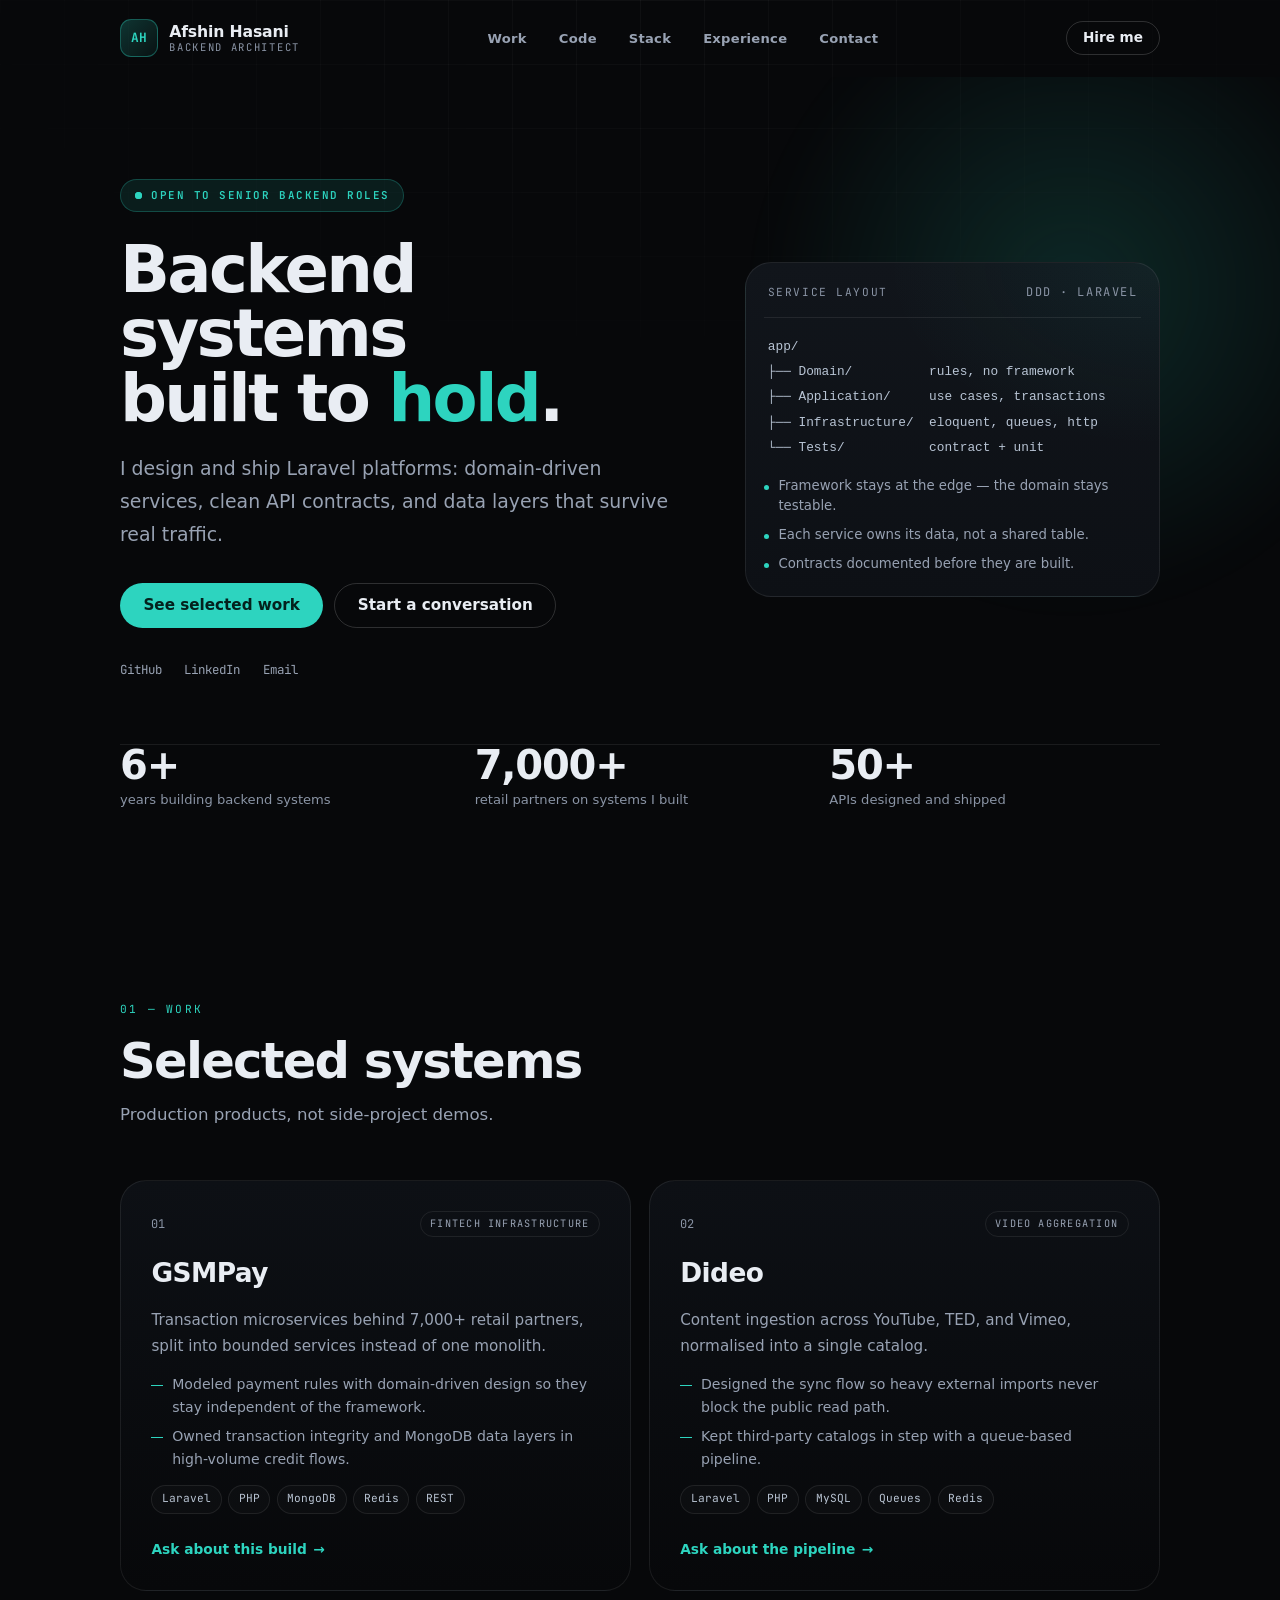
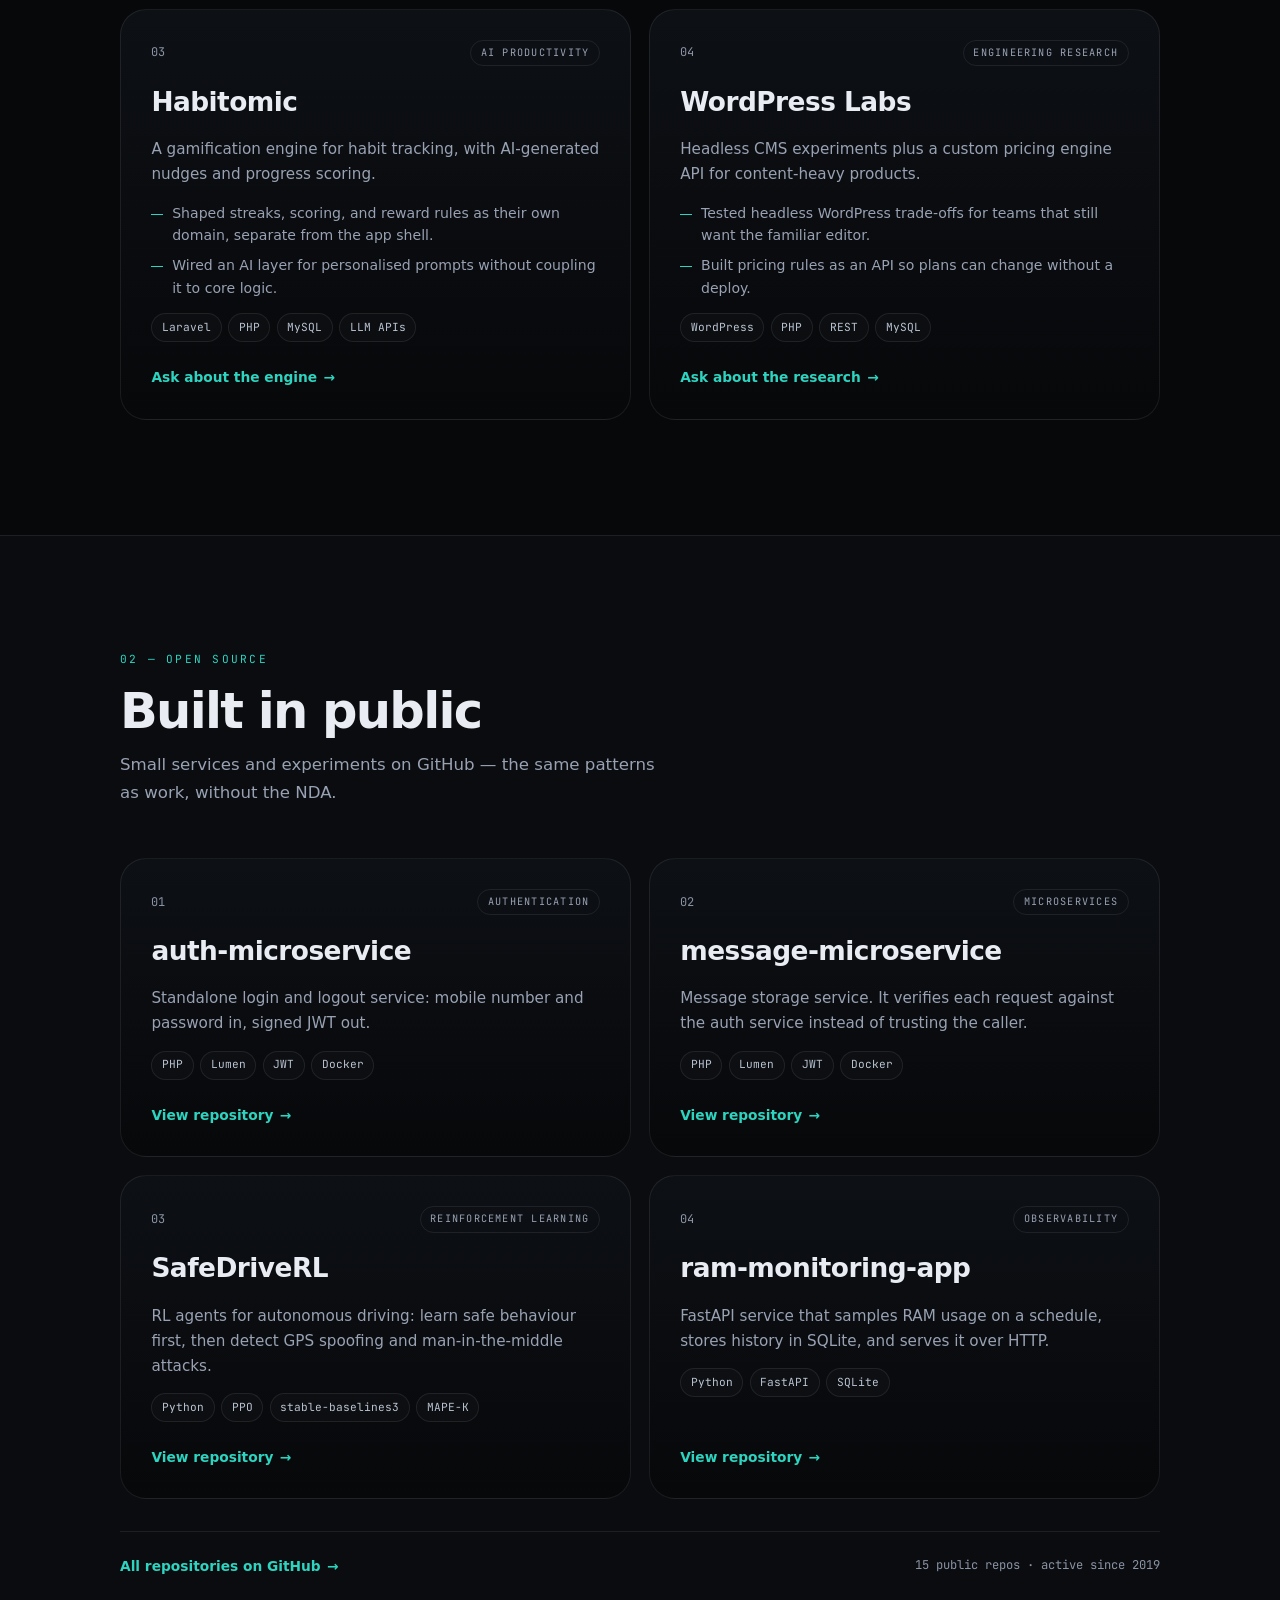
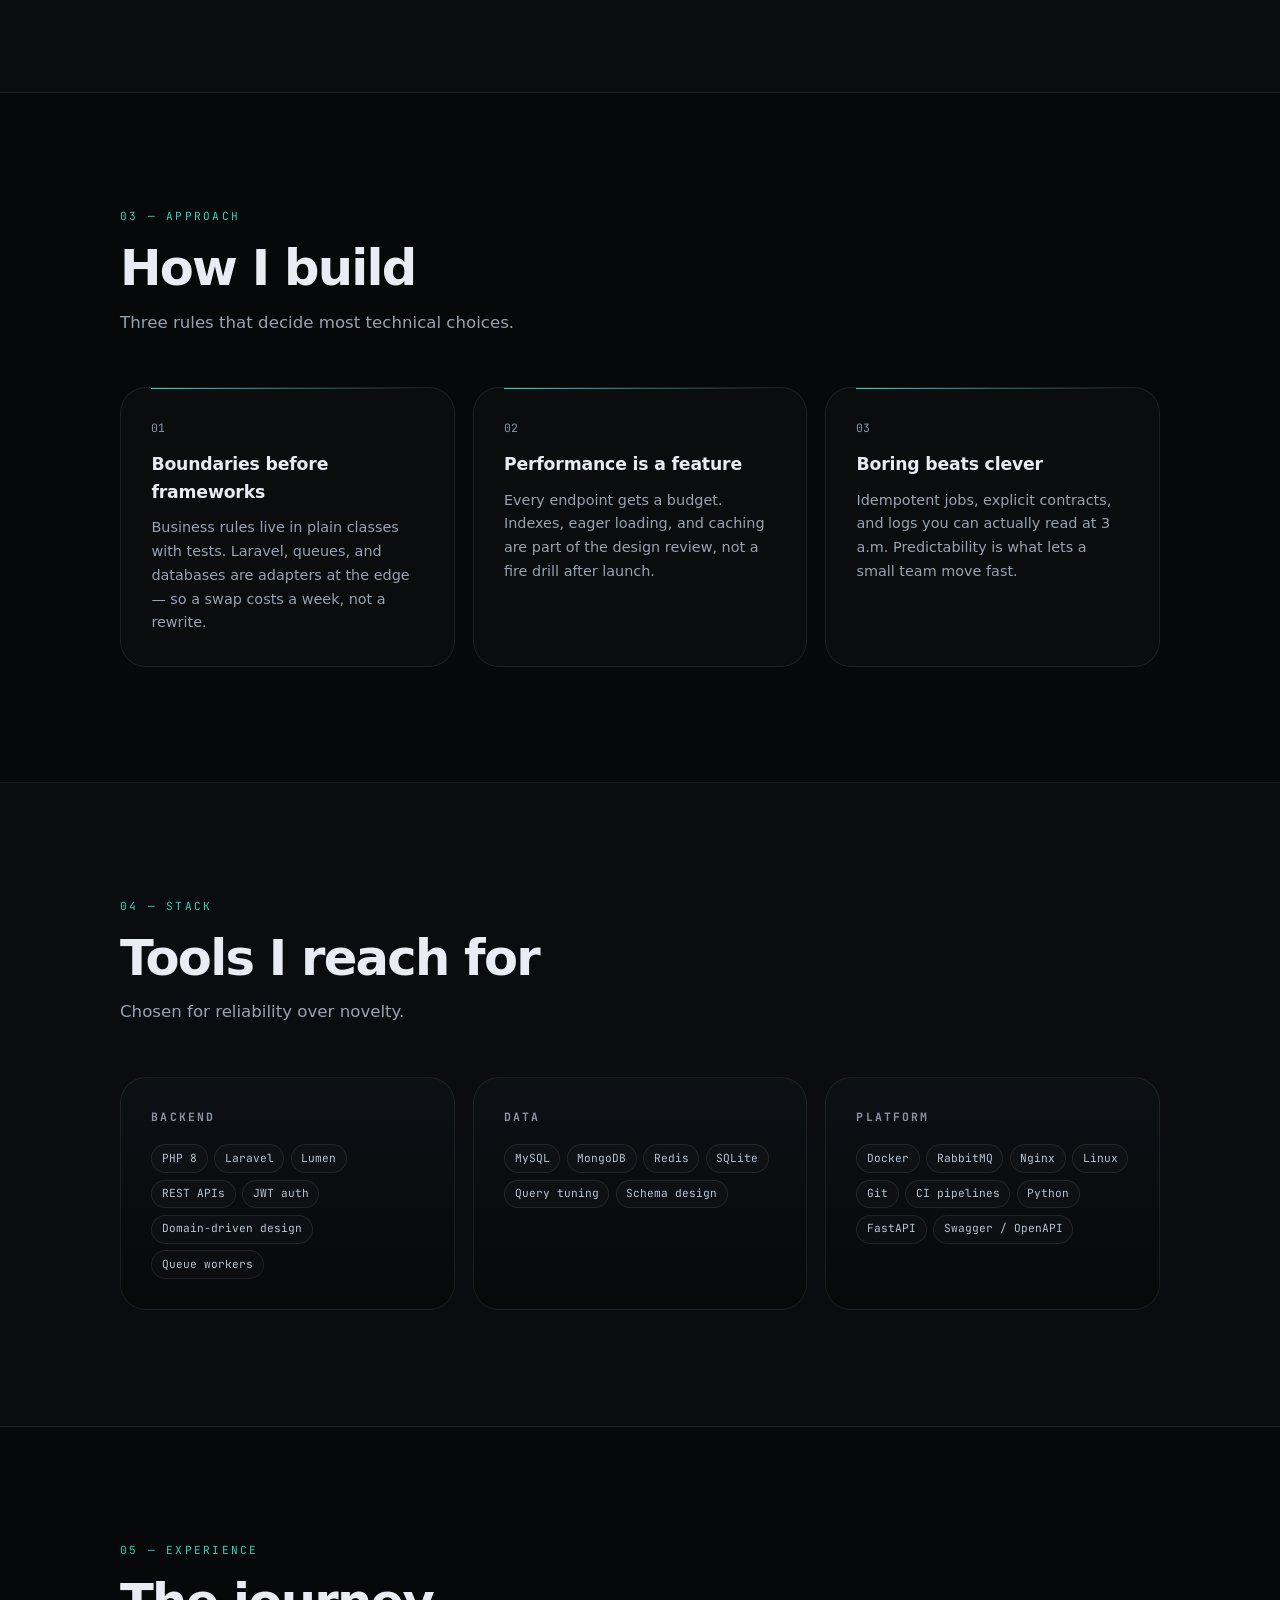
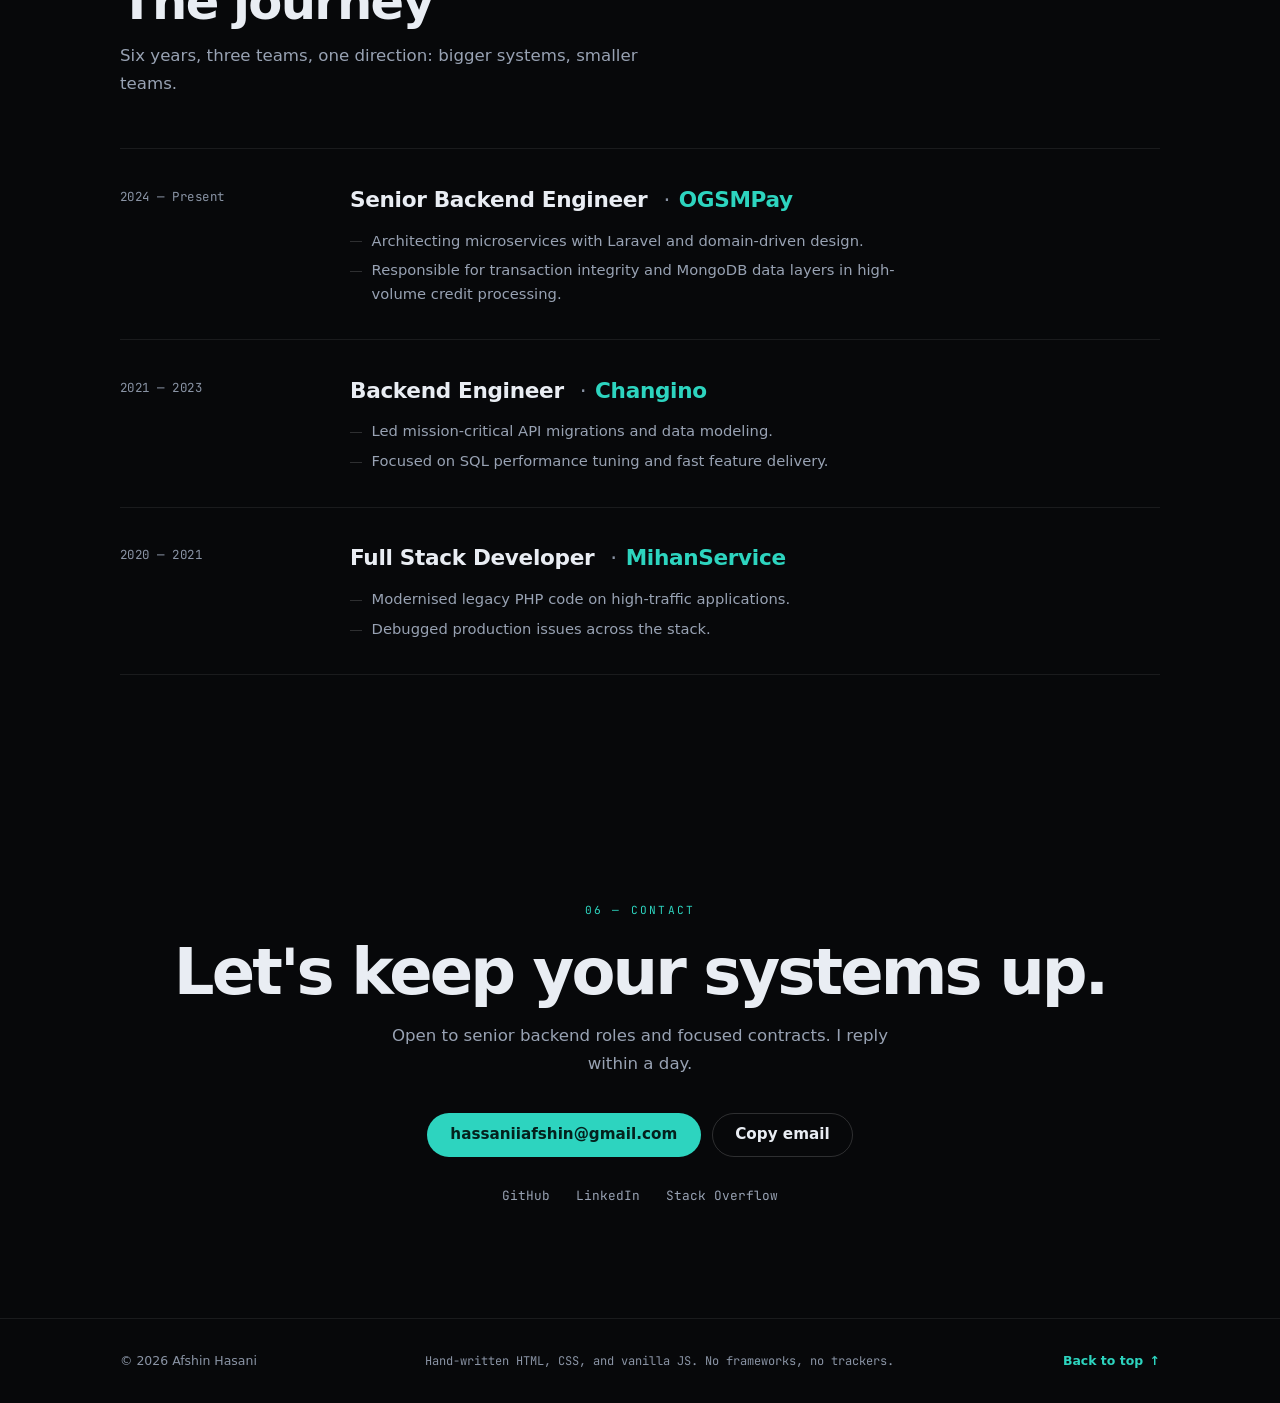
==== commit a64bd4fe: "Remove phone number from Resume and site The public PDF and Portfolio no longer show a phone; render" ====
--- a/index.html
+++ b/index.html
@@ -97,7 +97,6 @@
         <ul class="hero-links">
           <li><a href="https://github.com/Iamafshiin" rel="me noopener">GitHub</a></li>
           <li><a href="https://www.linkedin.com/in/afshin-hasani/" rel="me noopener">LinkedIn</a></li>
-          <li><a href="tel:+989392885779">+98 939 288 5779</a></li>
           <li><a href="mailto:hassaniiafshin@gmail.com">Email</a></li>
         </ul>
       </div>
@@ -408,7 +407,6 @@
         <li><a href="https://github.com/Iamafshiin" rel="me noopener">GitHub</a></li>
         <li><a href="https://www.linkedin.com/in/afshin-hasani/" rel="me noopener">LinkedIn</a></li>
         <li><a href="https://stackoverflow.com/users/18920626" rel="me noopener">Stack Overflow</a></li>
-        <li><a href="tel:+989392885779">+98 939 288 5779</a></li>
       </ul>
     </div>
   </section>
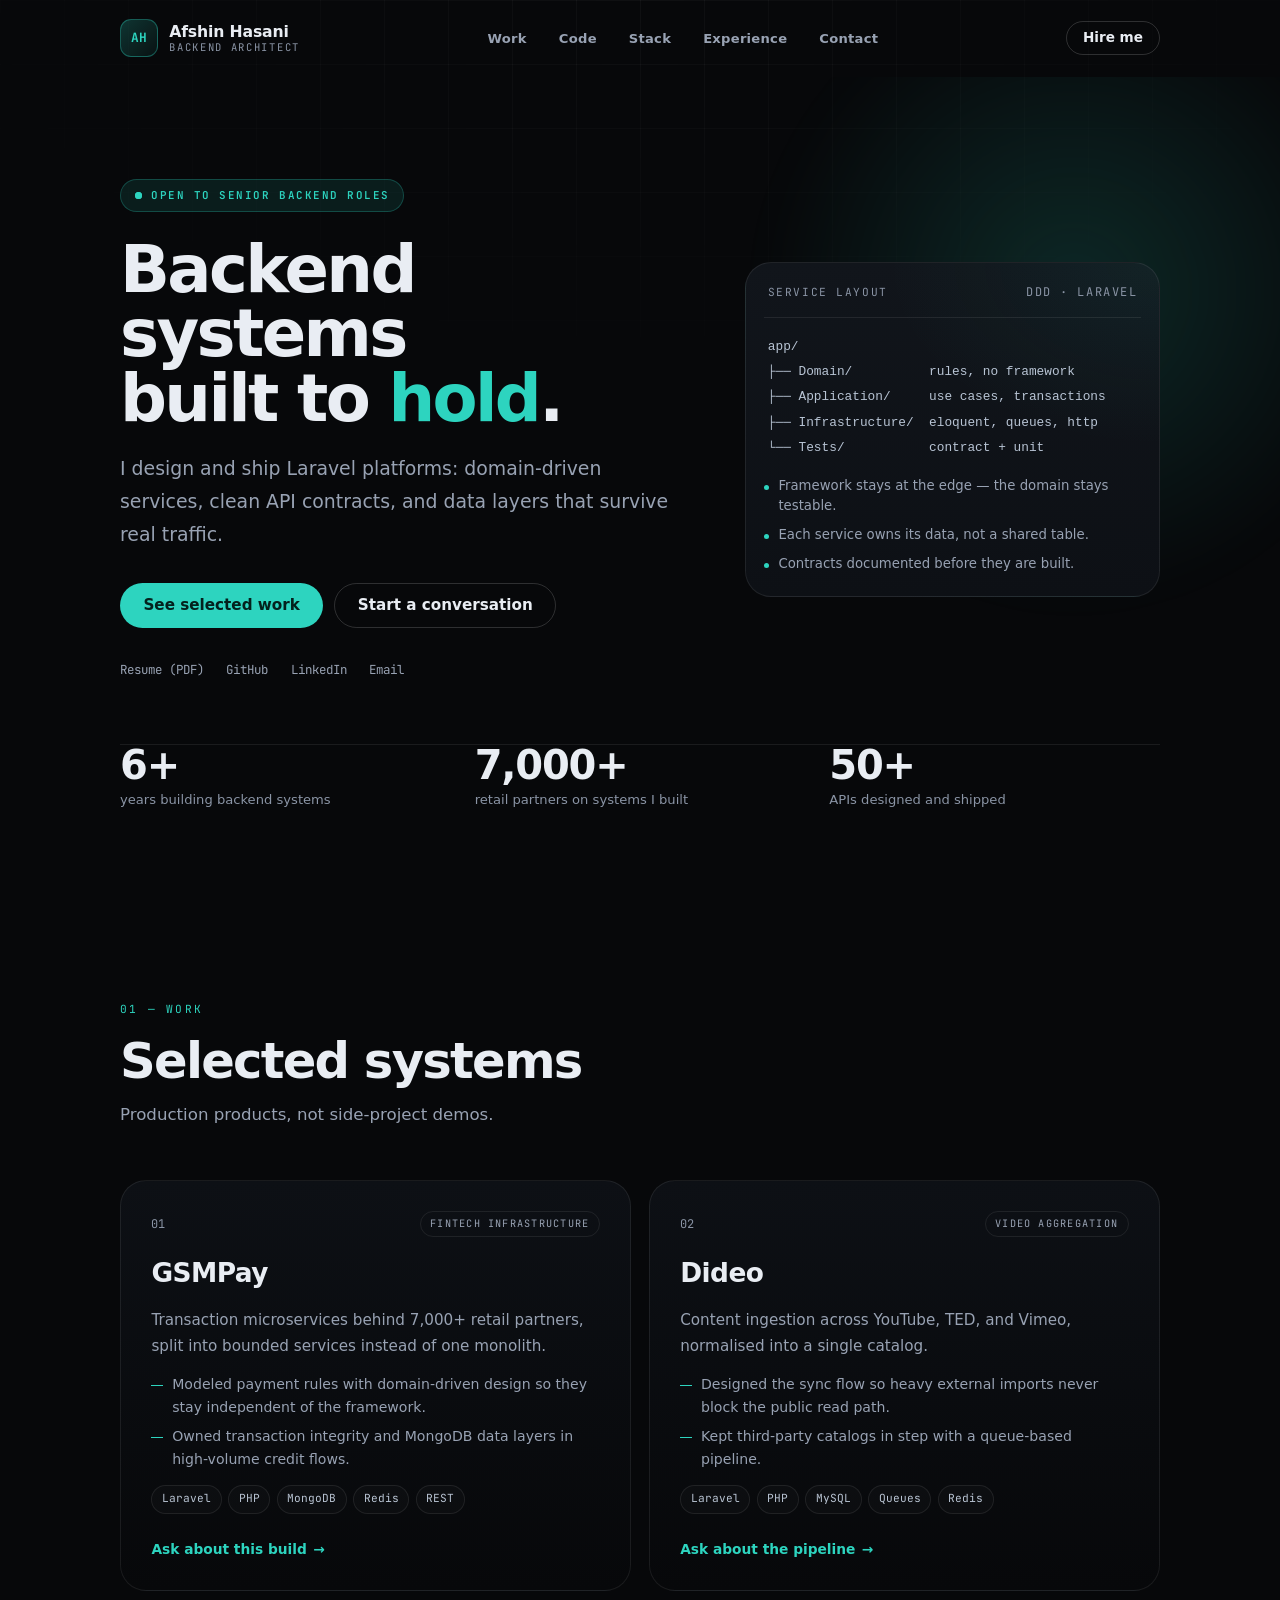
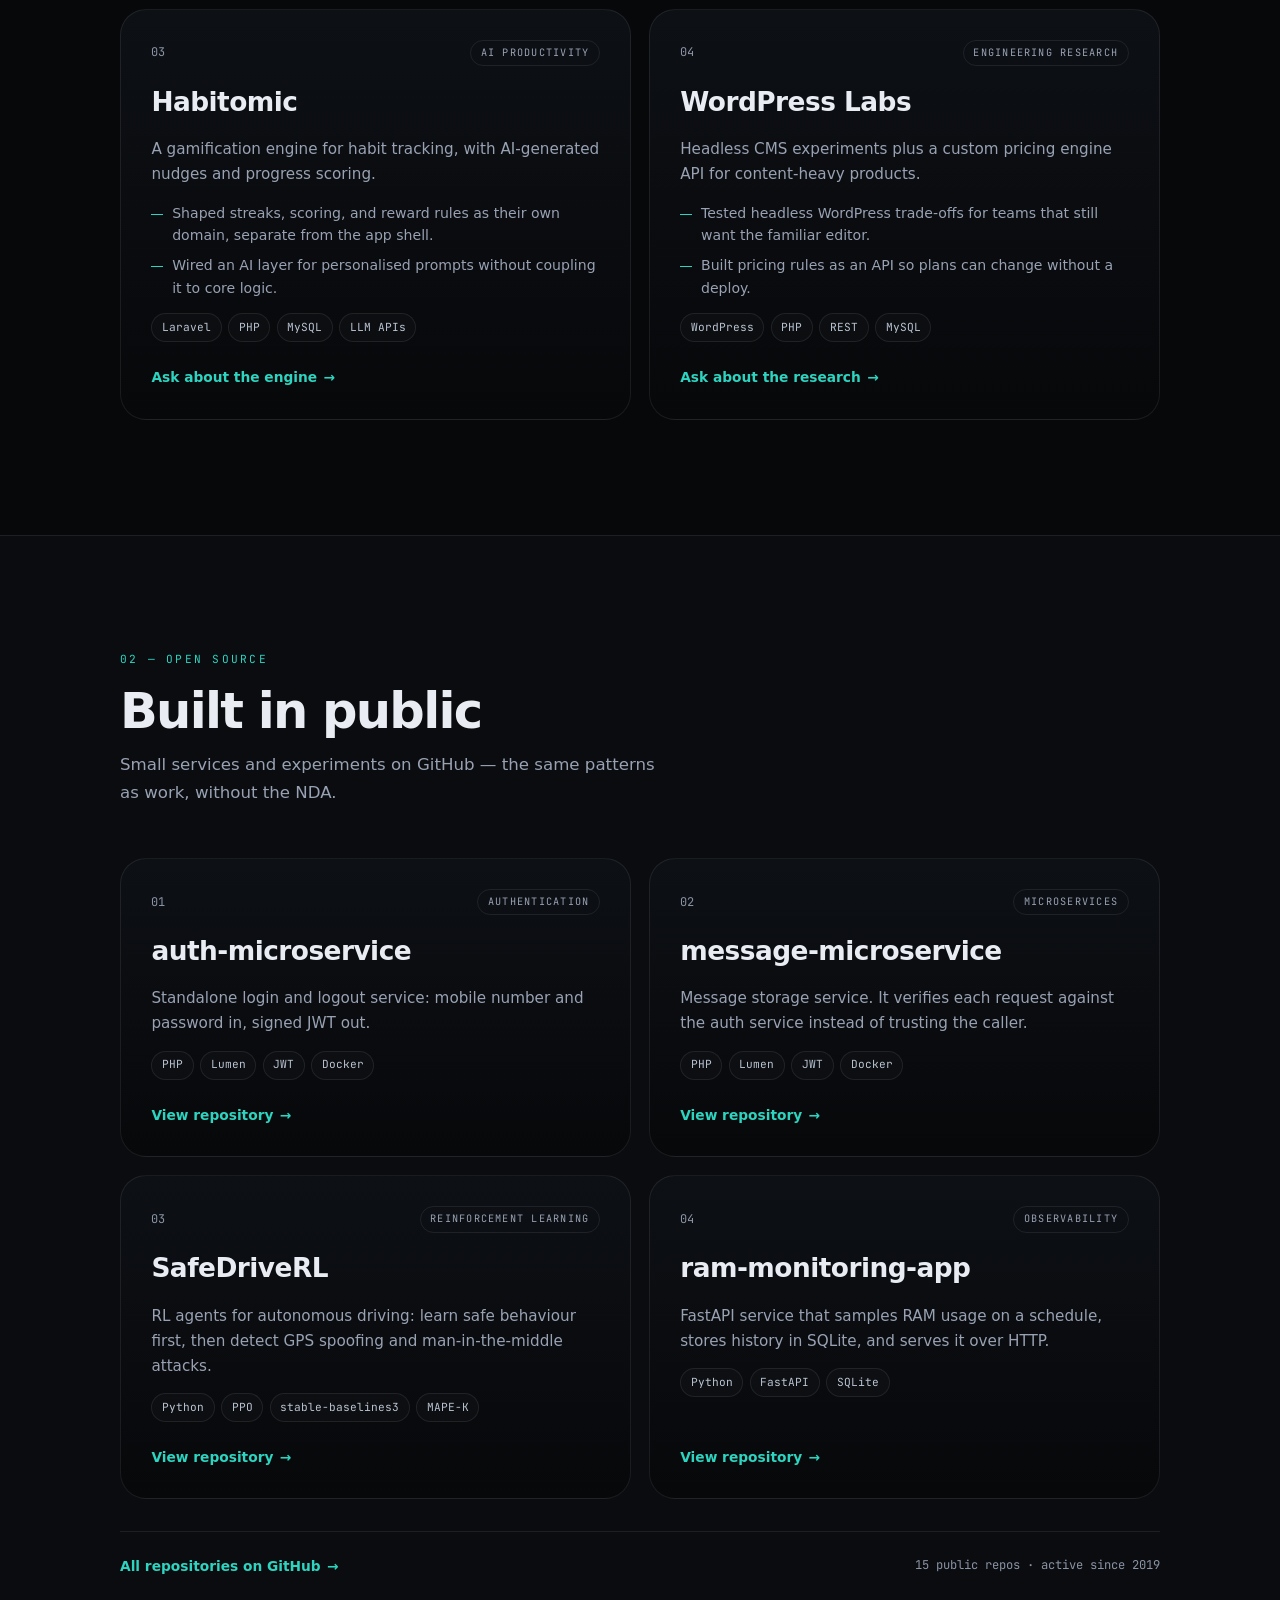
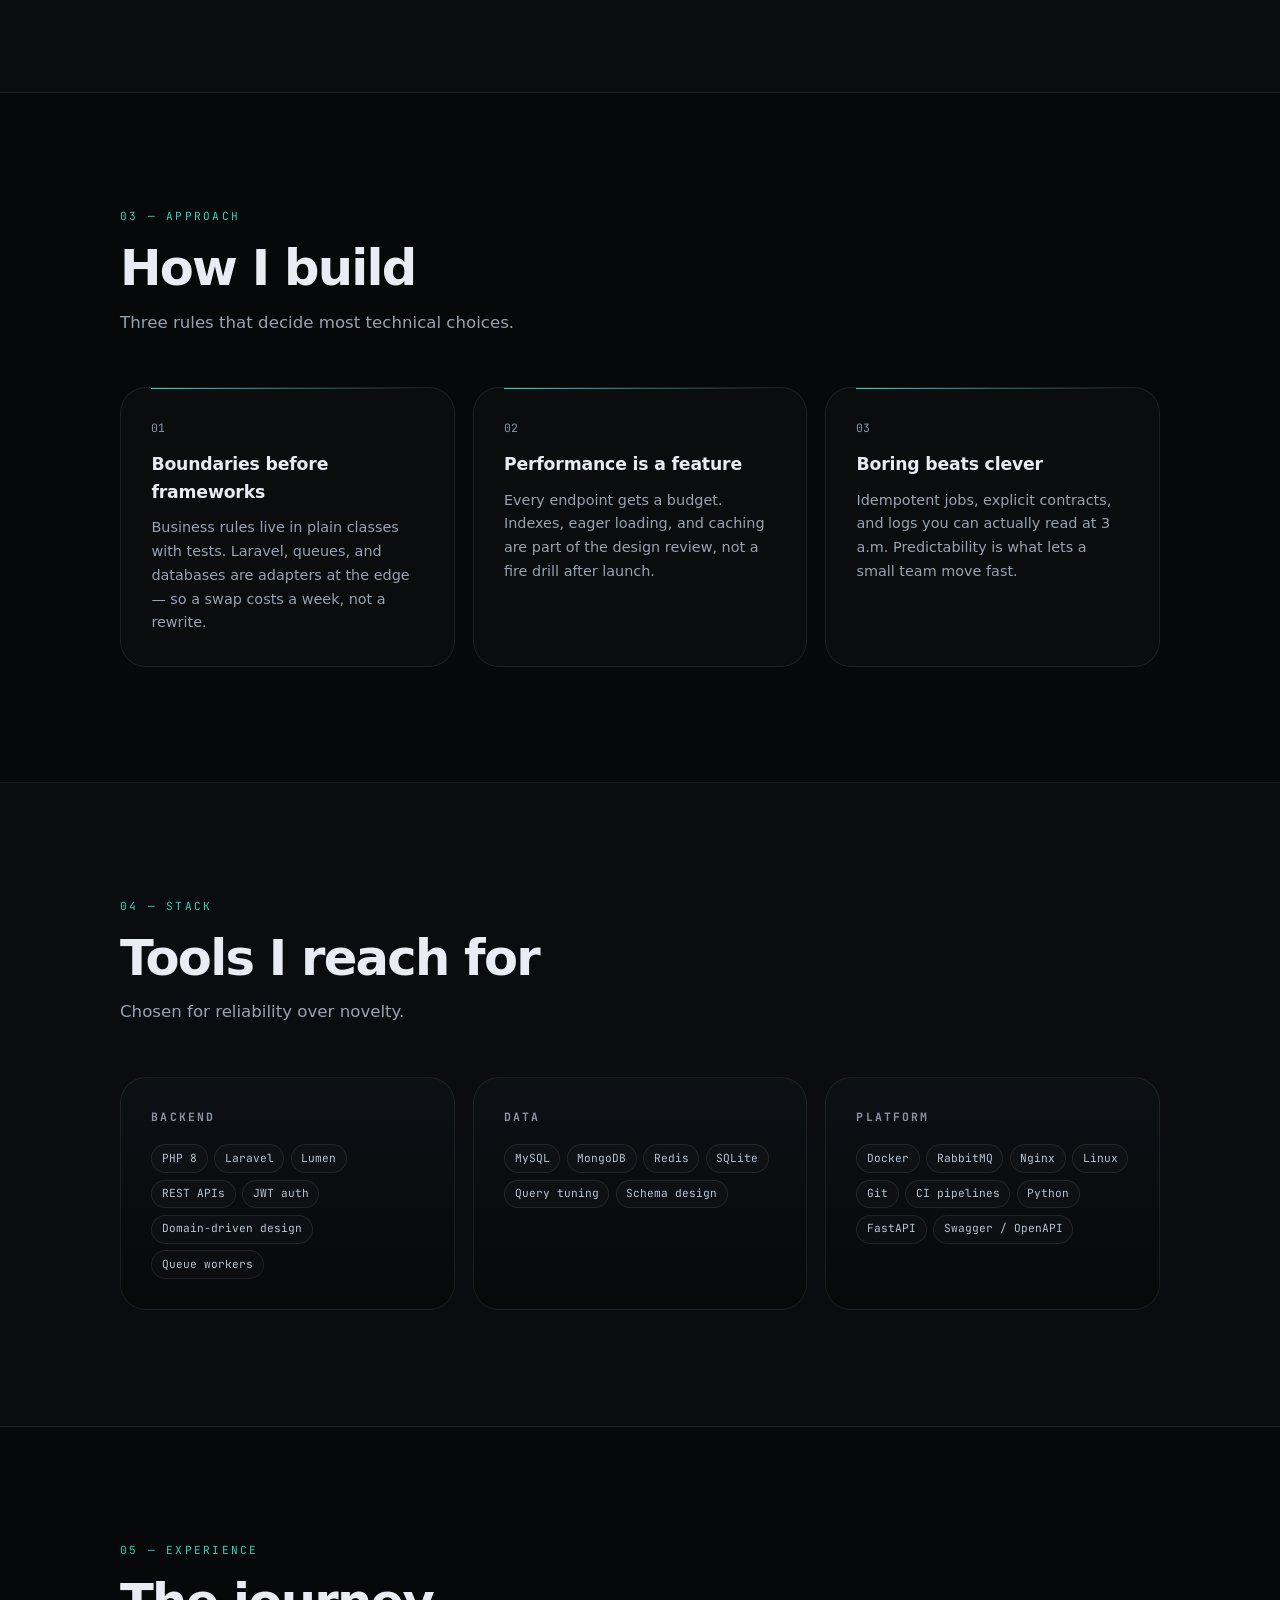
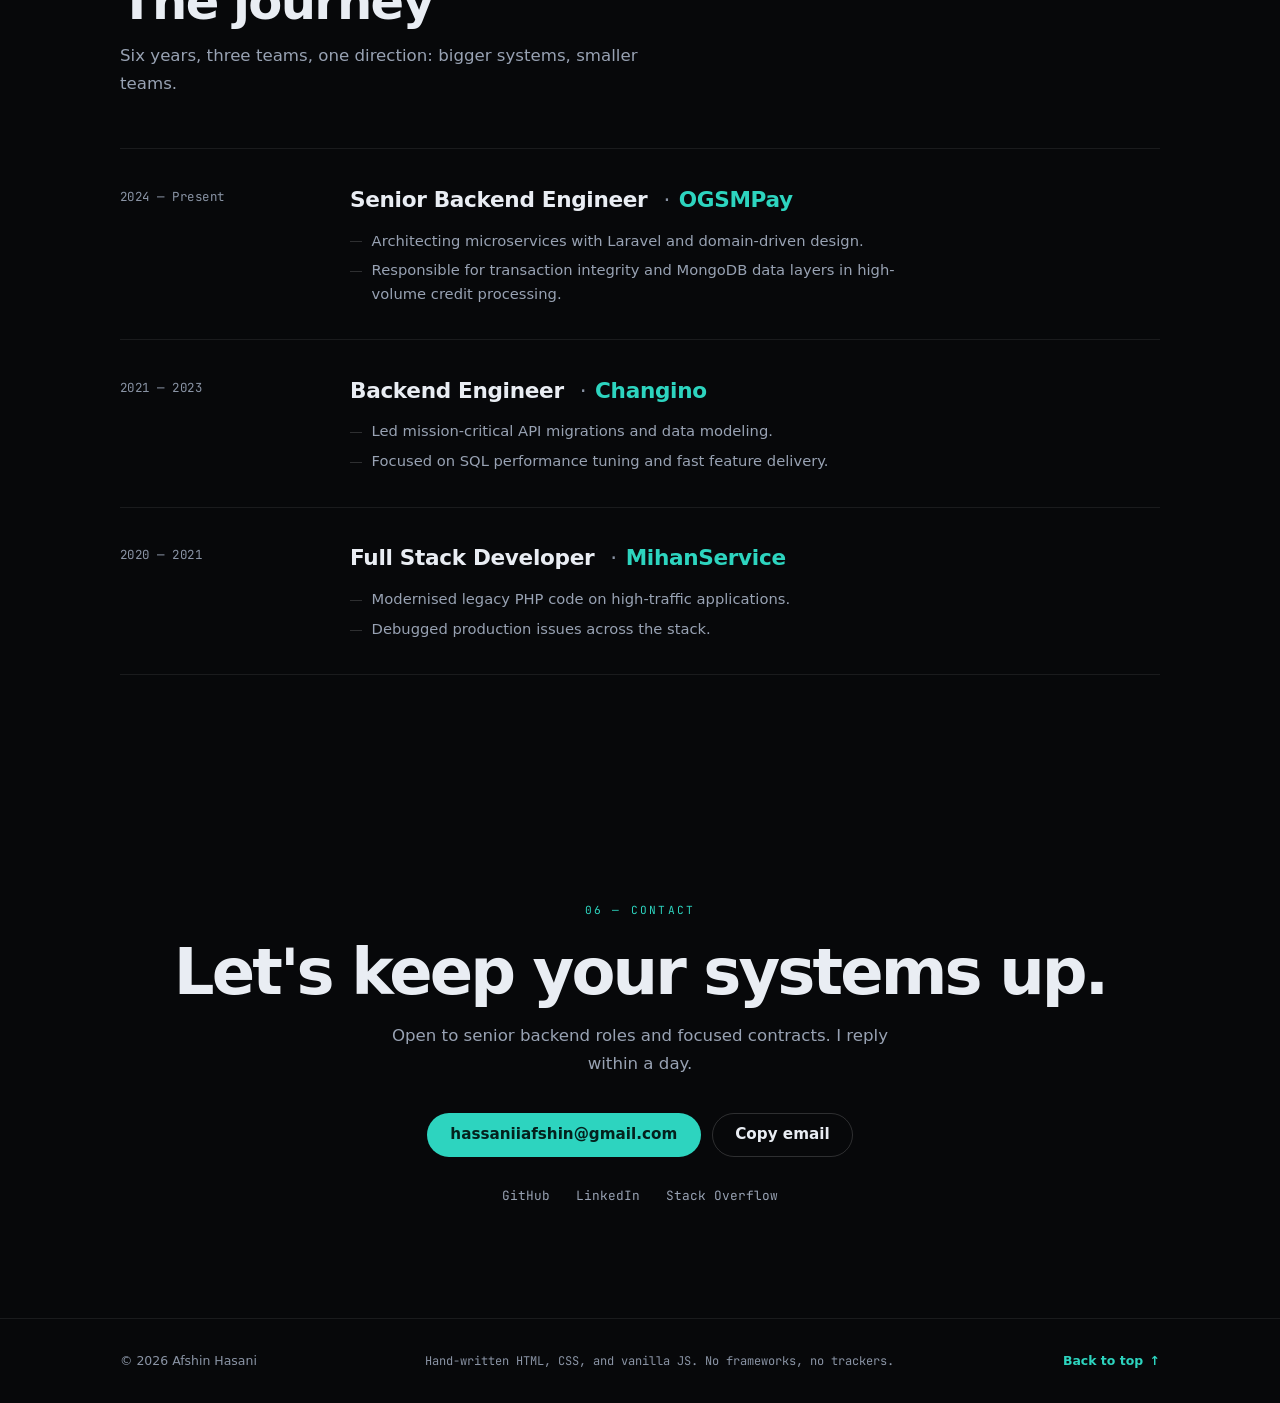
==== commit ed04969e: "Build and deploy the site and Resume PDF with GitHub Actions PRs build and check; pushes to main dep" ====
--- a/index.html
+++ b/index.html
@@ -95,6 +95,7 @@
           <a class="btn btn-ghost" href="mailto:hassaniiafshin@gmail.com">Start a conversation</a>
         </div>
         <ul class="hero-links">
+          <li><a href="/afshin-hasani-resume.pdf">Resume (PDF)</a></li>
           <li><a href="https://github.com/Iamafshiin" rel="me noopener">GitHub</a></li>
           <li><a href="https://www.linkedin.com/in/afshin-hasani/" rel="me noopener">LinkedIn</a></li>
           <li><a href="mailto:hassaniiafshin@gmail.com">Email</a></li>
